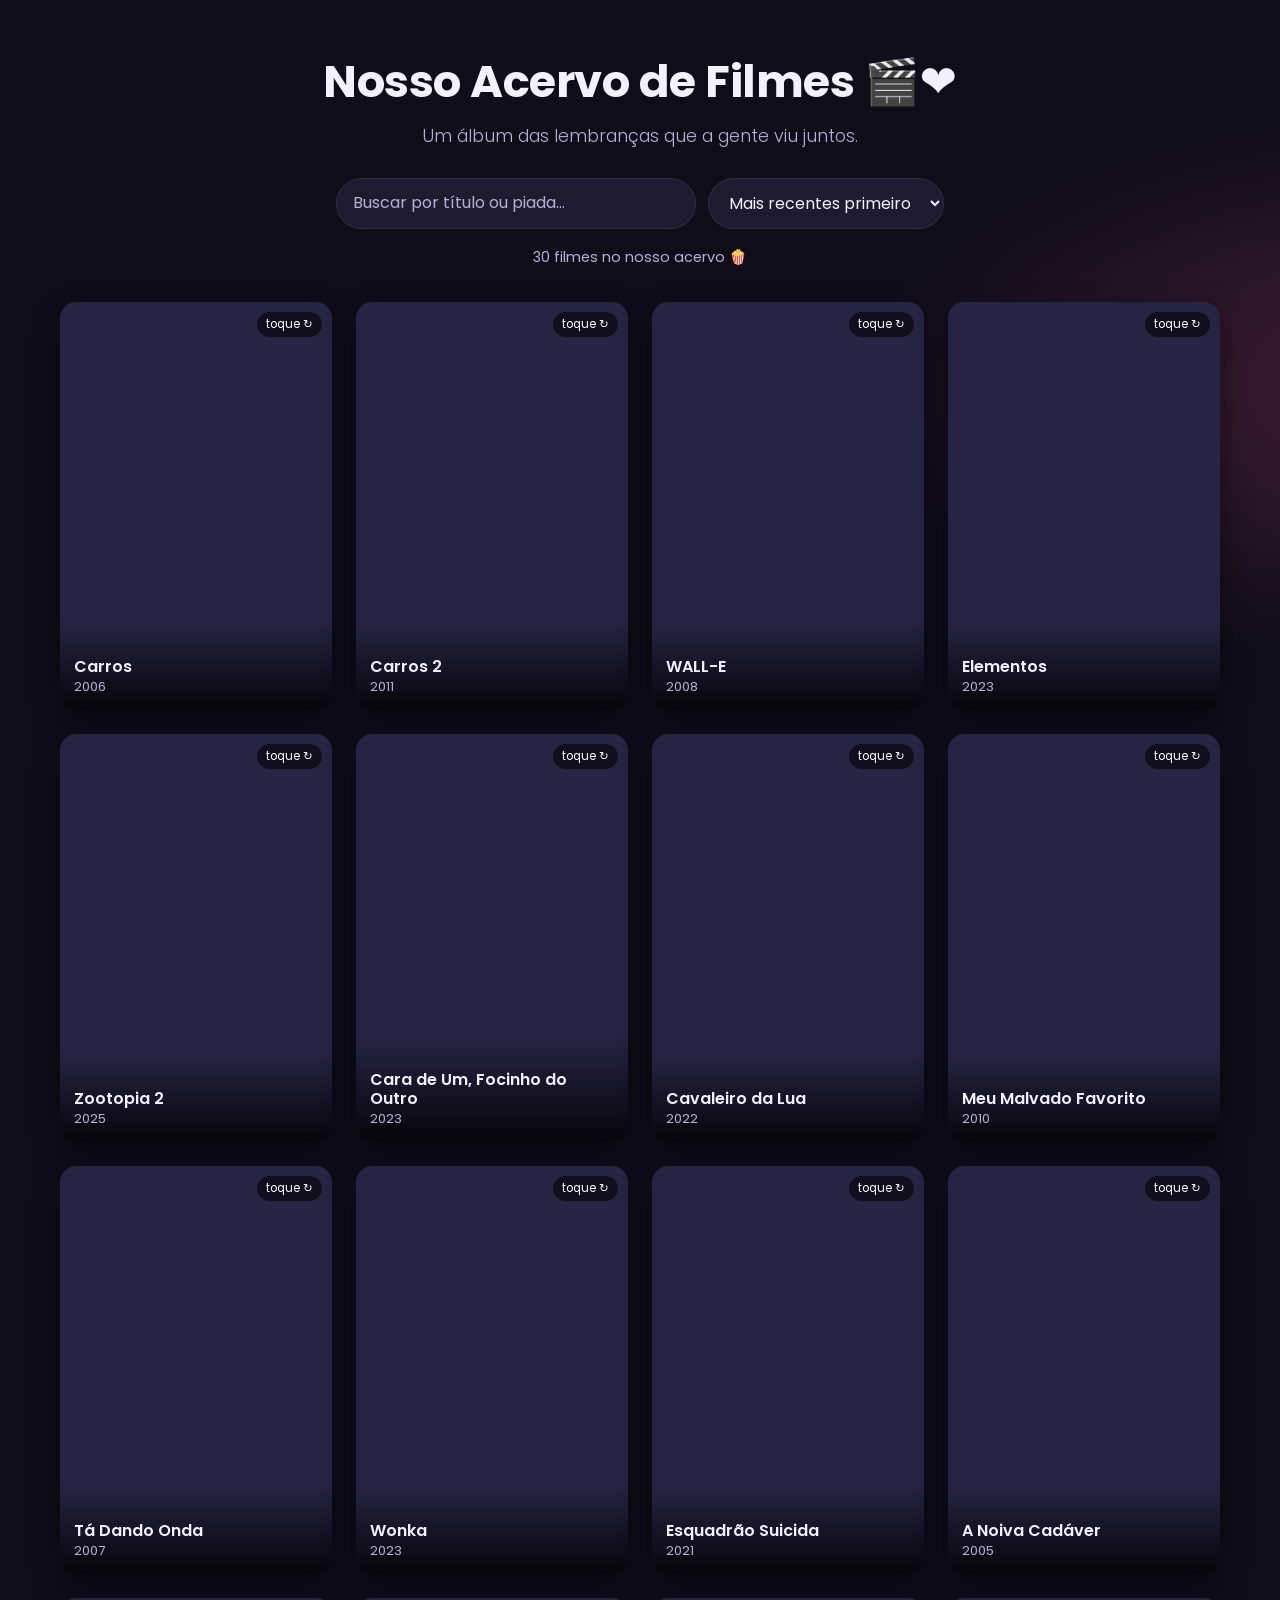
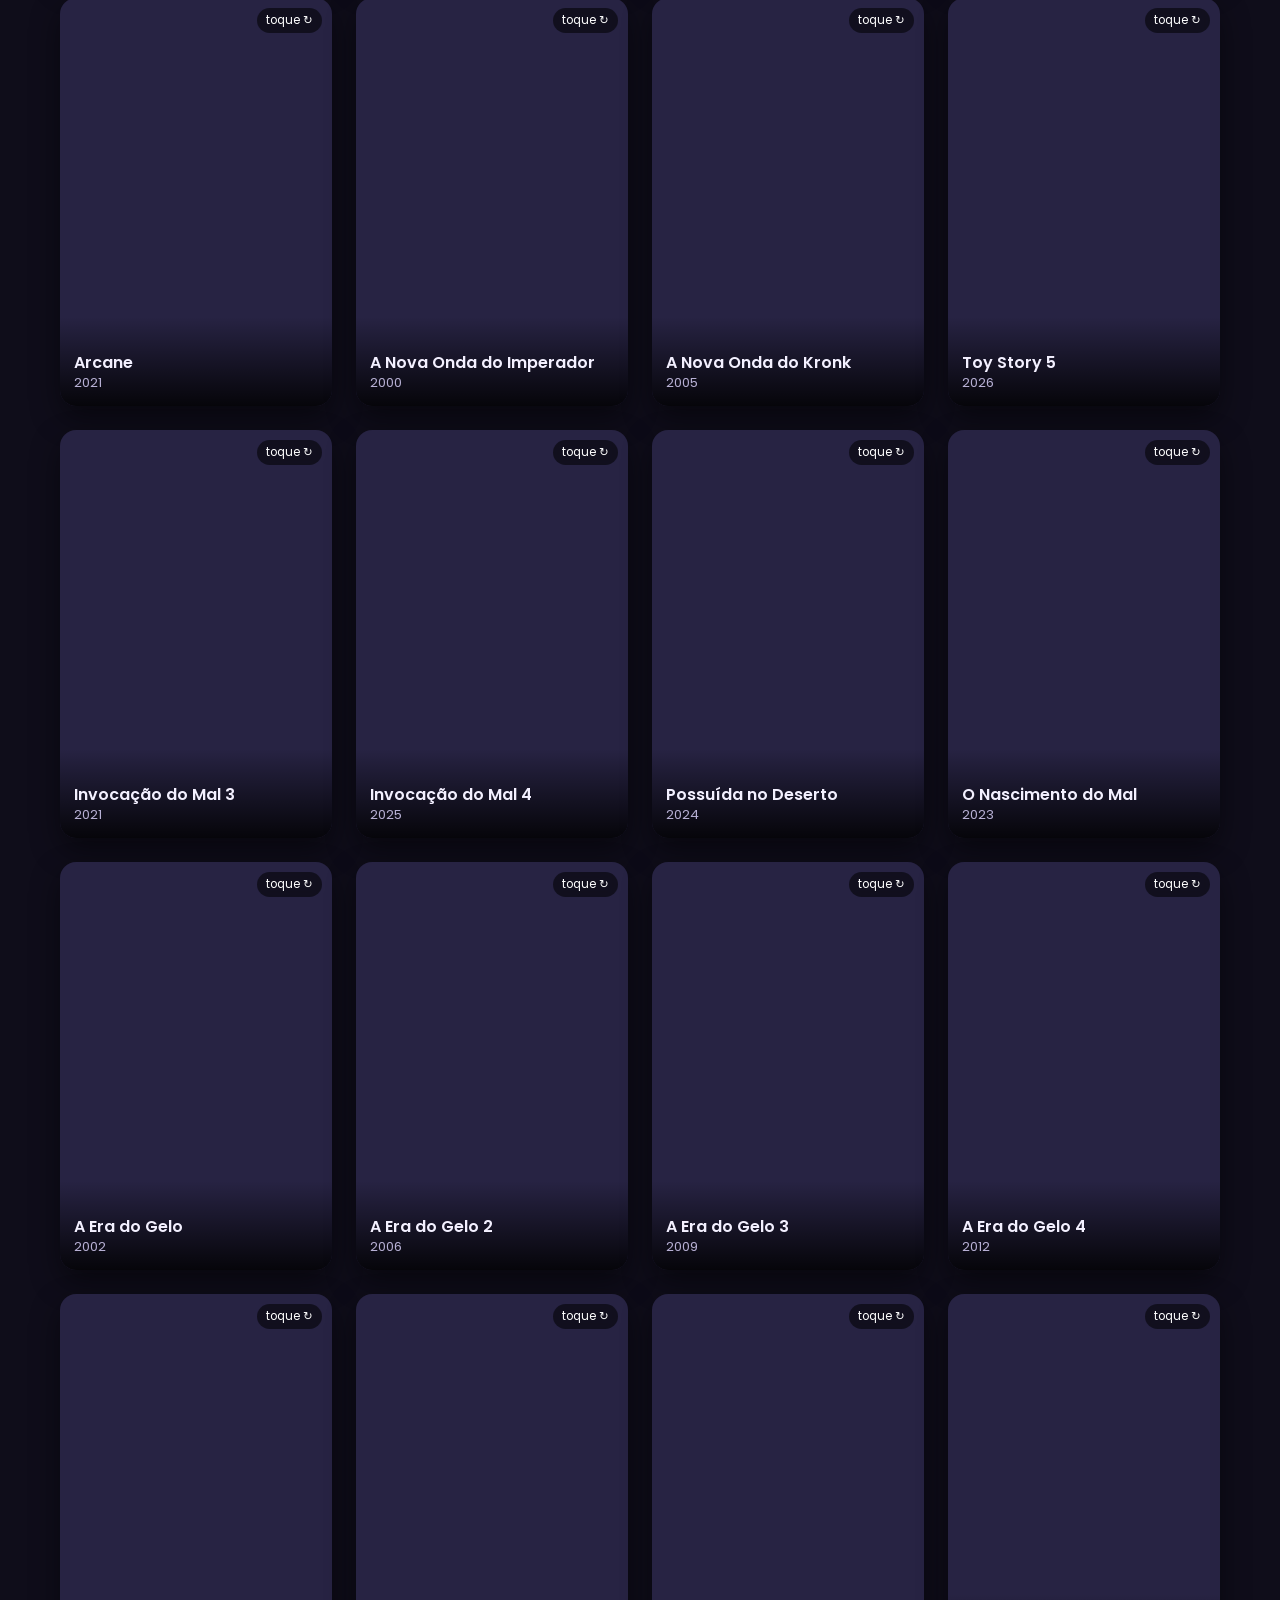
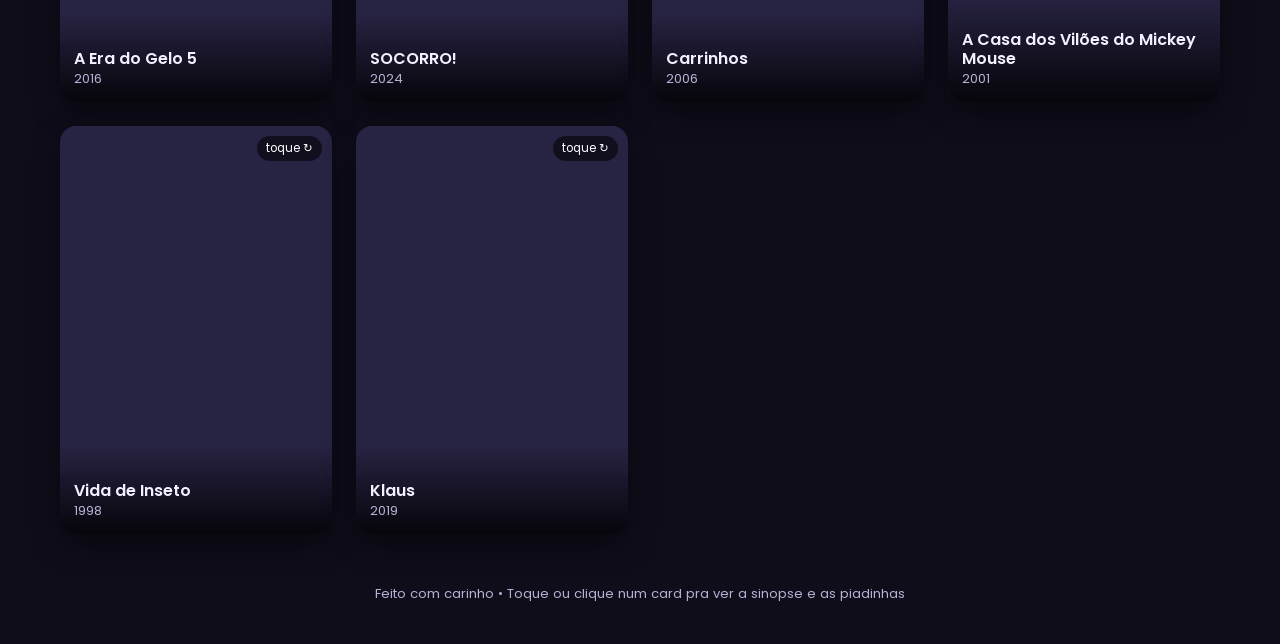
==== index.html @ 9aa74e7b "Acervo de filmes do casal: galeria de cards com posteres, notas, datas e piadinhas" ====
<!DOCTYPE html>
<html lang="pt-BR">
<head>
  <meta charset="UTF-8" />
  <meta name="viewport" content="width=device-width, initial-scale=1.0" />
  <title>Nosso Acervo de Filmes 🎬</title>
  <meta name="description" content="Um álbum de lembranças dos filmes que já assistimos juntos." />
  <link rel="preconnect" href="https://fonts.googleapis.com" />
  <link rel="preconnect" href="https://fonts.gstatic.com" crossorigin />
  <link href="https://fonts.googleapis.com/css2?family=Poppins:wght@300;400;500;600;700&display=swap" rel="stylesheet" />
  <link rel="stylesheet" href="style.css" />
</head>
<body>

  <header class="topo">
    <h1>Nosso Acervo de Filmes <span aria-hidden="true">🎬❤️</span></h1>
    <p class="subtitulo">Um álbum das lembranças que a gente viu juntos.</p>

    <div class="controles">
      <input
        type="search"
        id="busca"
        class="busca"
        placeholder="Buscar por título ou piada..."
        aria-label="Buscar filme"
      />
      <select id="ordenar" class="ordenar" aria-label="Ordenar filmes">
        <option value="data-desc">Mais recentes primeiro</option>
        <option value="data-asc">Mais antigos primeiro</option>
        <option value="nota-desc">Melhor avaliados</option>
        <option value="titulo-asc">Título (A-Z)</option>
      </select>
    </div>

    <p class="stats" id="stats"></p>
  </header>

  <main>
    <section class="grade" id="grade" aria-live="polite"></section>
    <p class="vazio" id="vazio" hidden>Nenhum filme encontrado por aqui. 🍿</p>
  </main>

  <footer class="rodape">
    <p>Feito com carinho • Toque ou clique num card pra ver a sinopse e as piadinhas</p>
  </footer>

  <!-- Dica: a dedução de pôster usa a API OMDb. Ponha sua chave em app.js. -->
  <script src="filmes.js"></script>
  <script src="app.js"></script>
</body>
</html>
---- style.css ----
/* ============================================================
   NOSSO ACERVO DE FILMES — estilos
   ============================================================ */

:root {
  --bg: #0f0d1a;
  --bg-2: #171429;
  --card: #1e1b31;
  --card-2: #272343;
  --texto: #f3f0ff;
  --texto-suave: #b7b0d4;
  --destaque: #ff5d8f;
  --destaque-2: #7c5cff;
  --estrela: #ffd166;
  --sombra: 0 12px 30px rgba(0, 0, 0, 0.45);
  --raio: 16px;
}

* { box-sizing: border-box; margin: 0; padding: 0; }

html { scroll-behavior: smooth; }

body {
  font-family: "Poppins", system-ui, -apple-system, Segoe UI, Roboto, sans-serif;
  color: var(--texto);
  background:
    radial-gradient(1200px 600px at 10% -10%, rgba(124, 92, 255, 0.25), transparent 60%),
    radial-gradient(1000px 500px at 110% 10%, rgba(255, 93, 143, 0.2), transparent 55%),
    var(--bg);
  min-height: 100vh;
  line-height: 1.5;
}

/* -------- Cabeçalho -------- */
.topo {
  text-align: center;
  padding: 48px 20px 24px;
  max-width: 1000px;
  margin: 0 auto;
}

.topo h1 {
  font-weight: 700;
  font-size: clamp(1.8rem, 4vw, 2.8rem);
  letter-spacing: -0.5px;
}

.subtitulo {
  color: var(--texto-suave);
  margin-top: 8px;
  font-weight: 300;
  font-size: clamp(0.95rem, 2vw, 1.1rem);
}

.controles {
  display: flex;
  gap: 12px;
  justify-content: center;
  flex-wrap: wrap;
  margin-top: 28px;
}

.busca, .ordenar {
  font: inherit;
  color: var(--texto);
  background: var(--card);
  border: 1px solid rgba(255, 255, 255, 0.08);
  padding: 12px 16px;
  border-radius: 999px;
  outline: none;
  transition: border-color 0.2s, box-shadow 0.2s;
}

.busca {
  width: min(360px, 80vw);
}

.busca::placeholder { color: var(--texto-suave); }

.busca:focus, .ordenar:focus {
  border-color: var(--destaque-2);
  box-shadow: 0 0 0 3px rgba(124, 92, 255, 0.25);
}

.ordenar { cursor: pointer; }
.ordenar option { background: var(--card); }

.stats {
  color: var(--texto-suave);
  margin-top: 18px;
  font-size: 0.9rem;
}

/* -------- Grade de cards -------- */
.grade {
  display: grid;
  grid-template-columns: repeat(auto-fill, minmax(220px, 1fr));
  gap: 24px;
  max-width: 1200px;
  margin: 10px auto 40px;
  padding: 0 20px;
}

/* Cada card tem perspectiva pra dar profundidade ao flip */
.card {
  perspective: 1200px;
  cursor: pointer;
  border: none;
  background: transparent;
  padding: 0;
  font: inherit;
  color: inherit;
  text-align: left;
}

.card:focus-visible .card-interno {
  outline: 3px solid var(--destaque);
  outline-offset: 3px;
  border-radius: var(--raio);
}

.card-interno {
  position: relative;
  width: 100%;
  aspect-ratio: 2 / 3;
  transform-style: preserve-3d;
  transition: transform 0.6s cubic-bezier(0.4, 0.2, 0.2, 1);
  border-radius: var(--raio);
  box-shadow: var(--sombra);
}

/* Vira quando o card recebe a classe .virado (clique/toque) */
.card.virado .card-interno {
  transform: rotateY(180deg);
}

.face {
  position: absolute;
  inset: 0;
  backface-visibility: hidden;
  -webkit-backface-visibility: hidden;
  border-radius: var(--raio);
  overflow: hidden;
}

/* ---- Frente: pôster ---- */
.frente {
  background: var(--card-2);
}

.frente img {
  width: 100%;
  height: 100%;
  object-fit: cover;
  display: block;
}

/* Fallback quando não há imagem */
.poster-fallback {
  width: 100%;
  height: 100%;
  display: flex;
  flex-direction: column;
  align-items: center;
  justify-content: center;
  gap: 10px;
  padding: 16px;
  text-align: center;
  background: linear-gradient(160deg, var(--card-2), var(--card));
  color: var(--texto-suave);
}
.poster-fallback .emoji { font-size: 2.4rem; }
.poster-fallback .nome { font-weight: 600; color: var(--texto); }

/* Faixa inferior com título + ano sobre o pôster */
.frente .legenda {
  position: absolute;
  left: 0; right: 0; bottom: 0;
  padding: 36px 14px 14px;
  background: linear-gradient(transparent, rgba(0, 0, 0, 0.85));
}
.frente .legenda .t {
  font-weight: 600;
  font-size: 1rem;
  line-height: 1.2;
}
.frente .legenda .a {
  color: var(--texto-suave);
  font-size: 0.82rem;
}

.dica-virar {
  position: absolute;
  top: 10px; right: 10px;
  background: rgba(0, 0, 0, 0.55);
  color: #fff;
  font-size: 0.72rem;
  padding: 4px 9px;
  border-radius: 999px;
  backdrop-filter: blur(4px);
}

/* ---- Verso: sinopse + piadas ---- */
.verso {
  transform: rotateY(180deg);
  background: linear-gradient(160deg, var(--card-2), var(--card));
  padding: 18px 16px;
  display: flex;
  flex-direction: column;
  gap: 10px;
  overflow-y: auto;
}

.verso h3 {
  font-size: 1.05rem;
  font-weight: 600;
  line-height: 1.2;
}

.verso .meta {
  display: flex;
  align-items: center;
  justify-content: space-between;
  gap: 8px;
  color: var(--texto-suave);
  font-size: 0.8rem;
}

.estrelas { color: var(--estrela); letter-spacing: 1px; white-space: nowrap; }
.estrelas .vazia { color: rgba(255, 255, 255, 0.18); }

.verso .sinopse {
  font-size: 0.86rem;
  color: var(--texto-suave);
}

.verso .piadas-titulo {
  font-size: 0.8rem;
  font-weight: 600;
  color: var(--destaque);
  text-transform: uppercase;
  letter-spacing: 0.5px;
  margin-top: 2px;
}

.verso ul {
  list-style: none;
  display: flex;
  flex-direction: column;
  gap: 7px;
}
.verso ul li {
  font-size: 0.84rem;
  background: rgba(255, 255, 255, 0.05);
  border-left: 3px solid var(--destaque-2);
  padding: 7px 10px;
  border-radius: 8px;
}

/* -------- Estado vazio e rodapé -------- */
.vazio {
  text-align: center;
  color: var(--texto-suave);
  padding: 40px 20px;
  font-size: 1.05rem;
}

.rodape {
  text-align: center;
  color: var(--texto-suave);
  font-size: 0.82rem;
  padding: 10px 20px 40px;
}

/* -------- Acessibilidade: reduzir movimento -------- */
@media (prefers-reduced-motion: reduce) {
  .card-interno { transition: none; }
}

/* -------- Scrollbar do verso -------- */
.verso::-webkit-scrollbar { width: 6px; }
.verso::-webkit-scrollbar-thumb {
  background: rgba(255, 255, 255, 0.15);
  border-radius: 999px;
}
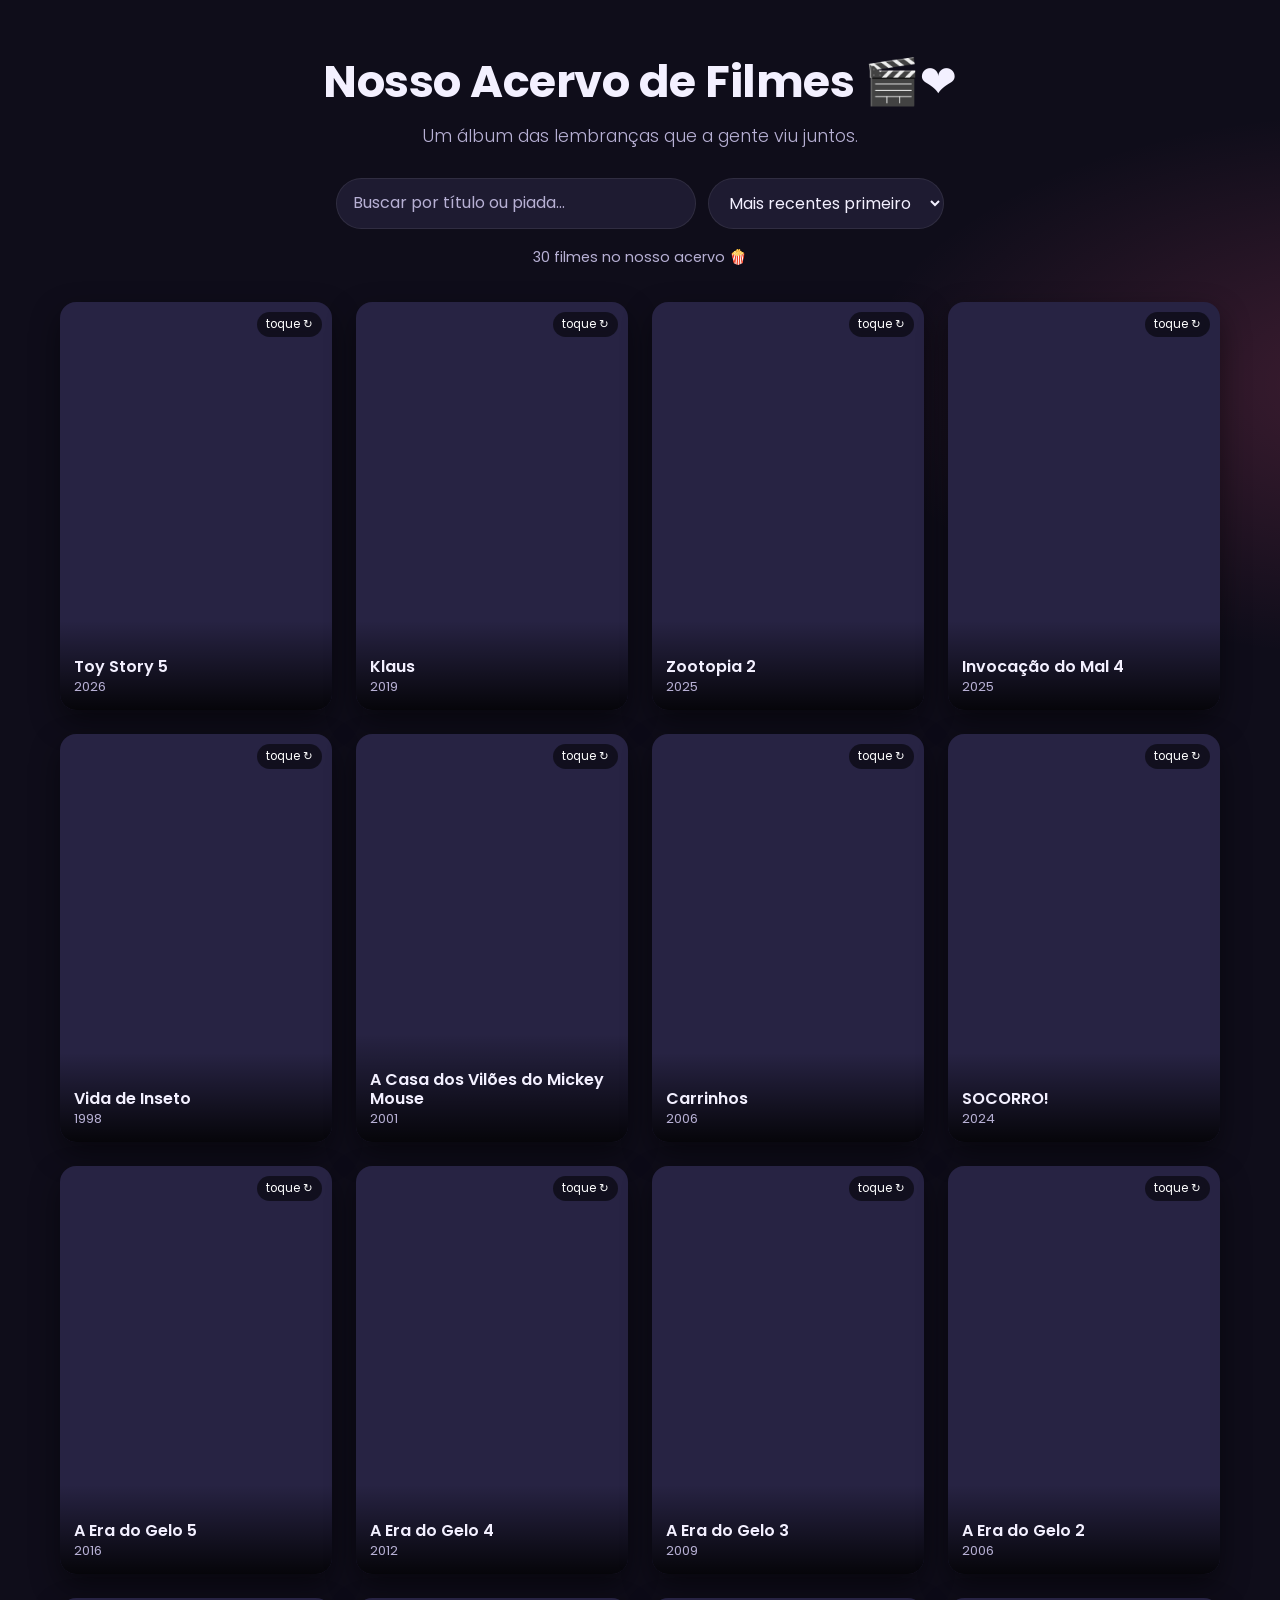
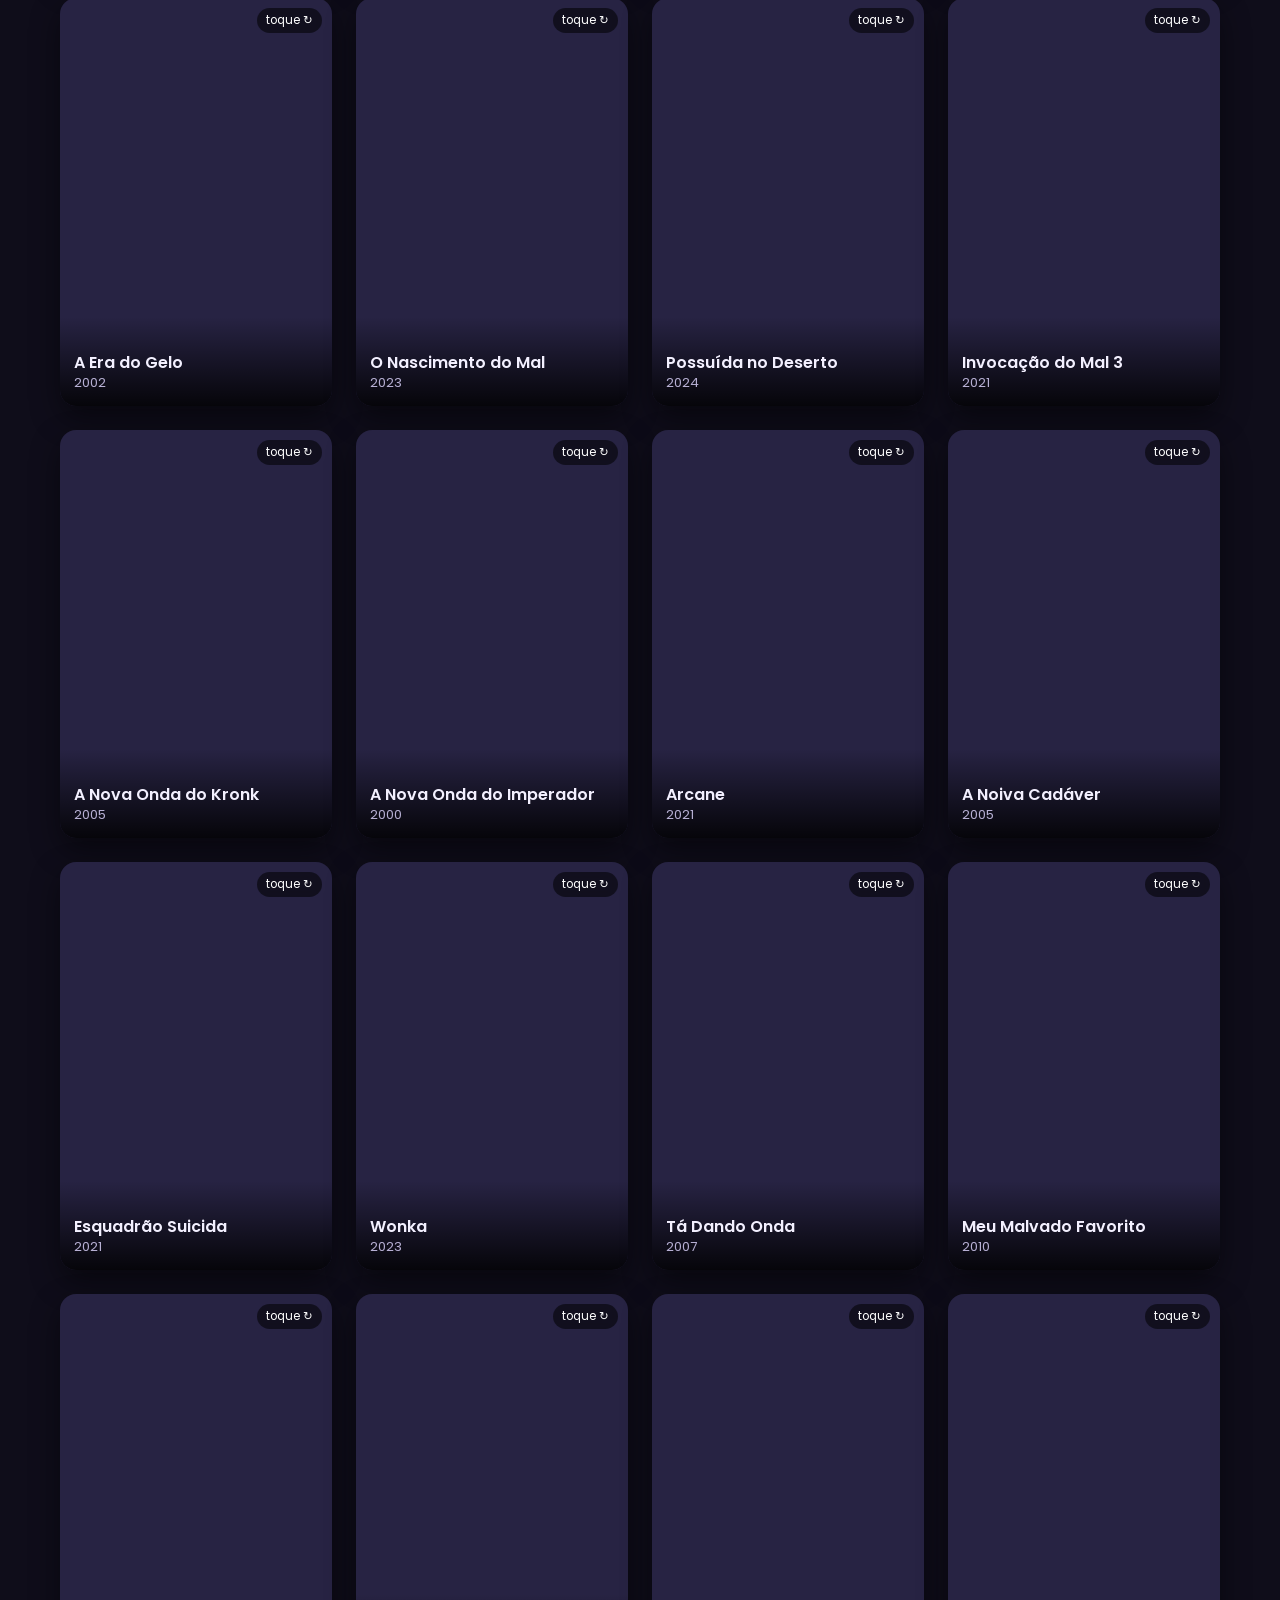
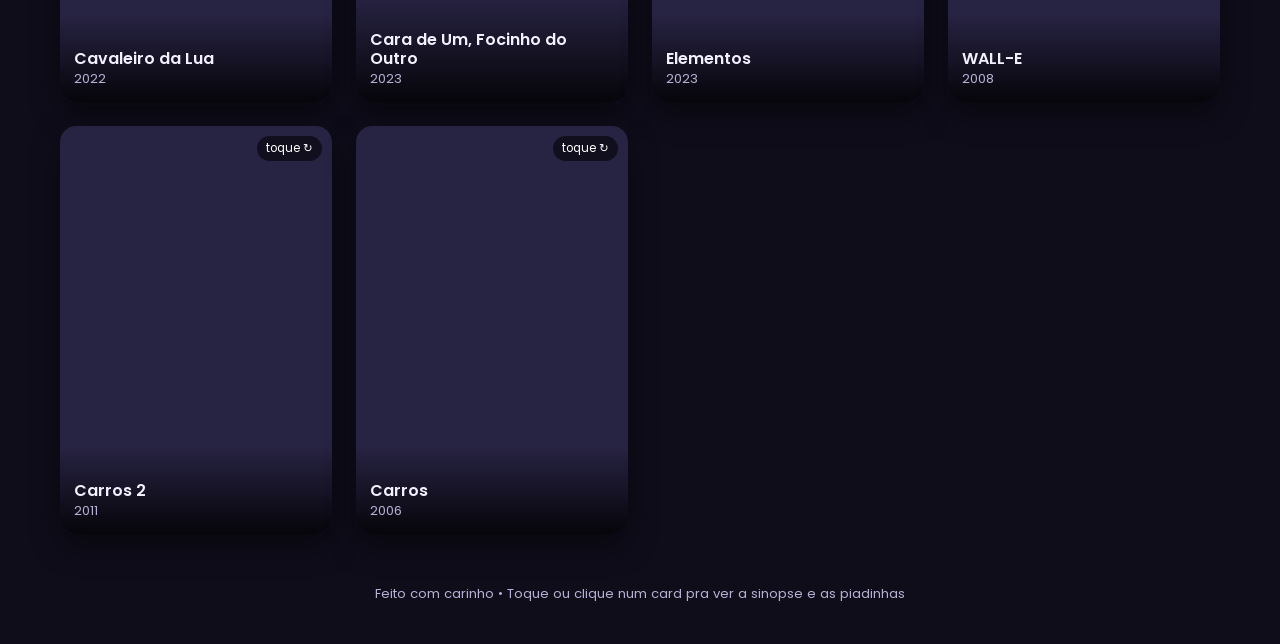
==== commit 5dde6493: "Adiciona favicon (claquete com coracao) na aba do navegador" ====
--- a/index.html
+++ b/index.html
@@ -5,6 +5,13 @@
   <meta name="viewport" content="width=device-width, initial-scale=1.0" />
   <title>Nosso Acervo de Filmes 🎬</title>
   <meta name="description" content="Um álbum de lembranças dos filmes que já assistimos juntos." />
+
+  <!-- Favicon: o iconezinho que aparece na aba do navegador -->
+  <link rel="icon" type="image/svg+xml" href="favicon.svg" />
+  <!-- Fallback em emoji para navegadores que não carregam o SVG -->
+  <link rel="alternate icon" href="data:image/svg+xml,%3Csvg xmlns='http://www.w3.org/2000/svg' viewBox='0 0 16 16'%3E%3Ctext y='14' font-size='14'%3E%F0%9F%8E%AC%3C/text%3E%3C/svg%3E" />
+  <!-- Ícone para quando salvam o site na tela inicial do celular -->
+  <link rel="apple-touch-icon" href="favicon.svg" />
   <link rel="preconnect" href="https://fonts.googleapis.com" />
   <link rel="preconnect" href="https://fonts.gstatic.com" crossorigin />
   <link href="https://fonts.googleapis.com/css2?family=Poppins:wght@300;400;500;600;700&display=swap" rel="stylesheet" />
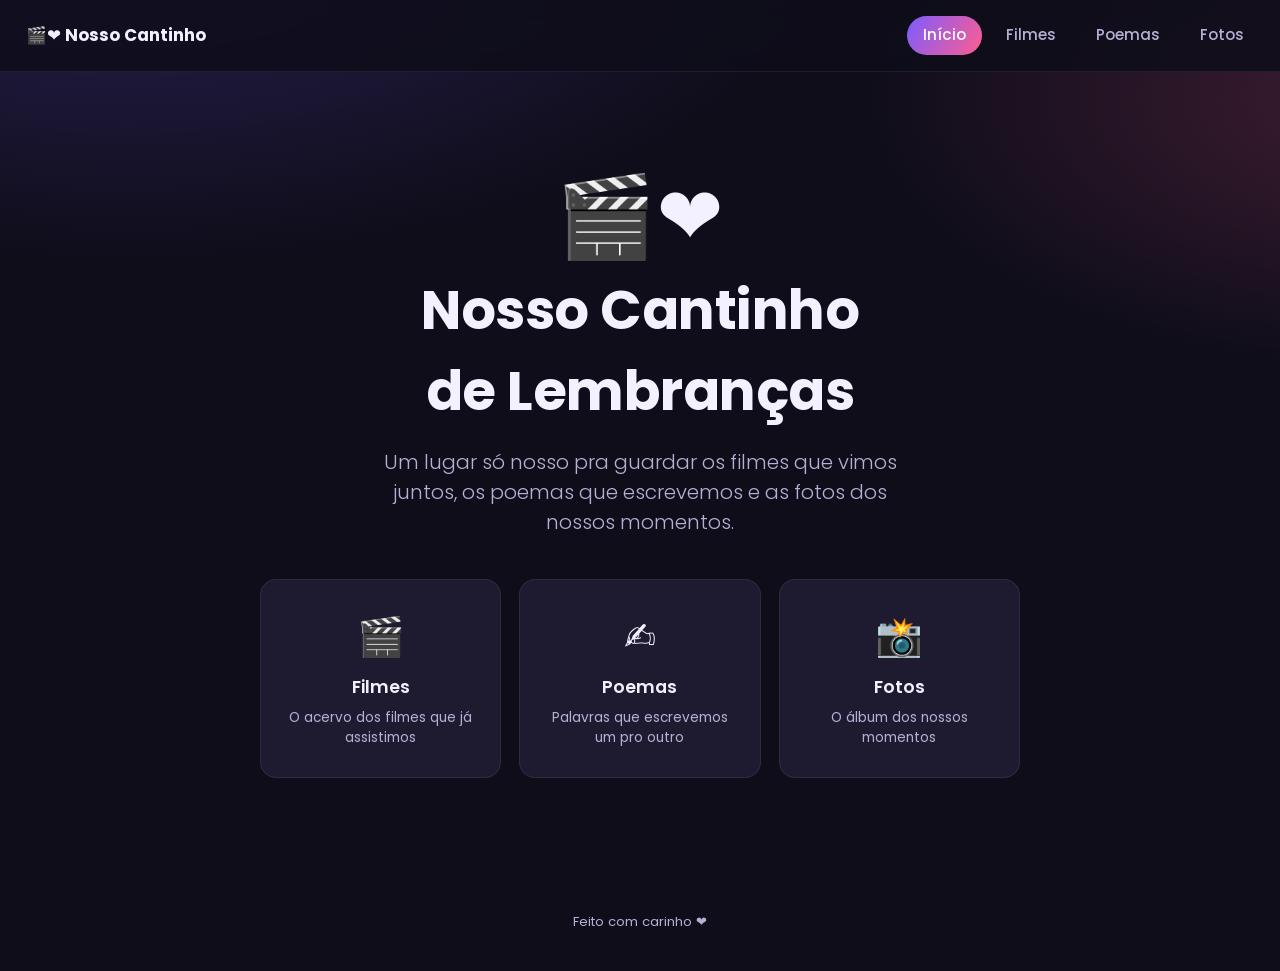
==== commit 96fb74e9: "Reorganiza em secoes com menu e capa de inicio; adiciona secao de Poemas" ====
--- a/index.html
+++ b/index.html
@@ -3,14 +3,11 @@
 <head>
   <meta charset="UTF-8" />
   <meta name="viewport" content="width=device-width, initial-scale=1.0" />
-  <title>Nosso Acervo de Filmes 🎬</title>
-  <meta name="description" content="Um álbum de lembranças dos filmes que já assistimos juntos." />
+  <title>Nosso Cantinho 🎬❤️</title>
+  <meta name="description" content="Um cantinho de lembranças do nosso casal: filmes, poemas e fotos." />
 
-  <!-- Favicon: o iconezinho que aparece na aba do navegador -->
   <link rel="icon" type="image/svg+xml" href="favicon.svg" />
-  <!-- Fallback em emoji para navegadores que não carregam o SVG -->
   <link rel="alternate icon" href="data:image/svg+xml,%3Csvg xmlns='http://www.w3.org/2000/svg' viewBox='0 0 16 16'%3E%3Ctext y='14' font-size='14'%3E%F0%9F%8E%AC%3C/text%3E%3C/svg%3E" />
-  <!-- Ícone para quando salvam o site na tela inicial do celular -->
   <link rel="apple-touch-icon" href="favicon.svg" />
   <link rel="preconnect" href="https://fonts.googleapis.com" />
   <link rel="preconnect" href="https://fonts.gstatic.com" crossorigin />
@@ -19,40 +16,41 @@
 </head>
 <body>
 
-  <header class="topo">
-    <h1>Nosso Acervo de Filmes <span aria-hidden="true">🎬❤️</span></h1>
-    <p class="subtitulo">Um álbum das lembranças que a gente viu juntos.</p>
+  <nav class="nav">
+    <span class="marca">🎬❤️ Nosso Cantinho</span>
+    <a href="index.html" class="ativo">Início</a>
+    <a href="filmes.html">Filmes</a>
+    <a href="poemas.html">Poemas</a>
+    <a href="fotos.html">Fotos</a>
+  </nav>
 
-    <div class="controles">
-      <input
-        type="search"
-        id="busca"
-        class="busca"
-        placeholder="Buscar por título ou piada..."
-        aria-label="Buscar filme"
-      />
-      <select id="ordenar" class="ordenar" aria-label="Ordenar filmes">
-        <option value="data-desc">Mais recentes primeiro</option>
-        <option value="data-asc">Mais antigos primeiro</option>
-        <option value="nota-desc">Melhor avaliados</option>
-        <option value="titulo-asc">Título (A-Z)</option>
-      </select>
+  <main class="capa">
+    <span class="emoji-grande" aria-hidden="true">🎬❤️</span>
+    <h1>Nosso Cantinho de Lembranças</h1>
+    <p class="sub">Um lugar só nosso pra guardar os filmes que vimos juntos, os poemas que escrevemos e as fotos dos nossos momentos.</p>
+
+    <div class="cards-secoes">
+      <a class="secao-link" href="filmes.html">
+        <span class="ic" aria-hidden="true">🎬</span>
+        <span class="nome">Filmes</span>
+        <span class="desc">O acervo dos filmes que já assistimos</span>
+      </a>
+      <a class="secao-link" href="poemas.html">
+        <span class="ic" aria-hidden="true">✍️</span>
+        <span class="nome">Poemas</span>
+        <span class="desc">Palavras que escrevemos um pro outro</span>
+      </a>
+      <a class="secao-link" href="fotos.html">
+        <span class="ic" aria-hidden="true">📸</span>
+        <span class="nome">Fotos</span>
+        <span class="desc">O álbum dos nossos momentos</span>
+      </a>
     </div>
-
-    <p class="stats" id="stats"></p>
-  </header>
-
-  <main>
-    <section class="grade" id="grade" aria-live="polite"></section>
-    <p class="vazio" id="vazio" hidden>Nenhum filme encontrado por aqui. 🍿</p>
   </main>
 
   <footer class="rodape">
-    <p>Feito com carinho • Toque ou clique num card pra ver a sinopse e as piadinhas</p>
+    <p>Feito com carinho ❤️</p>
   </footer>
 
-  <!-- Dica: a dedução de pôster usa a API OMDb. Ponha sua chave em app.js. -->
-  <script src="filmes.js"></script>
-  <script src="app.js"></script>
 </body>
 </html>
--- a/style.css
+++ b/style.css
@@ -283,3 +283,196 @@
   background: rgba(255, 255, 255, 0.15);
   border-radius: 999px;
 }
+
+/* ============================================================
+   MENU DE NAVEGAÇÃO (compartilhado entre as páginas)
+   ============================================================ */
+.nav {
+  display: flex;
+  align-items: center;
+  justify-content: center;
+  gap: 8px;
+  flex-wrap: wrap;
+  padding: 16px 20px;
+  position: sticky;
+  top: 0;
+  z-index: 50;
+  background: rgba(15, 13, 26, 0.85);
+  backdrop-filter: blur(10px);
+  border-bottom: 1px solid rgba(255, 255, 255, 0.07);
+}
+
+.nav .marca {
+  font-weight: 700;
+  margin-right: auto;
+  font-size: 1.05rem;
+  display: flex;
+  align-items: center;
+  gap: 8px;
+  padding-left: 6px;
+}
+
+.nav a {
+  color: var(--texto-suave);
+  text-decoration: none;
+  font-weight: 500;
+  font-size: 0.95rem;
+  padding: 8px 16px;
+  border-radius: 999px;
+  transition: background 0.2s, color 0.2s;
+}
+
+.nav a:hover { color: var(--texto); background: rgba(255, 255, 255, 0.06); }
+
+/* link da página atual fica destacado */
+.nav a.ativo {
+  color: #fff;
+  background: linear-gradient(120deg, var(--destaque-2), var(--destaque));
+}
+
+@media (max-width: 560px) {
+  .nav .marca { width: 100%; margin: 0 0 6px; justify-content: center; }
+  .nav { justify-content: center; }
+}
+
+/* ============================================================
+   PÁGINA DE INÍCIO (capa)
+   ============================================================ */
+.capa {
+  min-height: calc(100vh - 70px);
+  display: flex;
+  flex-direction: column;
+  align-items: center;
+  justify-content: center;
+  text-align: center;
+  padding: 40px 20px 60px;
+  gap: 14px;
+}
+
+.capa .emoji-grande {
+  font-size: clamp(3rem, 10vw, 5rem);
+  line-height: 1;
+  animation: flutua 3s ease-in-out infinite;
+}
+
+@keyframes flutua {
+  0%, 100% { transform: translateY(0); }
+  50% { transform: translateY(-10px); }
+}
+
+.capa h1 {
+  font-size: clamp(2rem, 6vw, 3.4rem);
+  font-weight: 700;
+  letter-spacing: -0.5px;
+  max-width: 14ch;
+}
+
+.capa .sub {
+  color: var(--texto-suave);
+  font-weight: 300;
+  font-size: clamp(1rem, 2.5vw, 1.25rem);
+  max-width: 44ch;
+}
+
+.capa .cards-secoes {
+  display: grid;
+  grid-template-columns: repeat(auto-fit, minmax(200px, 1fr));
+  gap: 18px;
+  margin-top: 28px;
+  width: min(760px, 100%);
+}
+
+.capa .secao-link {
+  display: flex;
+  flex-direction: column;
+  align-items: center;
+  gap: 8px;
+  padding: 28px 20px;
+  border-radius: var(--raio);
+  background: var(--card);
+  border: 1px solid rgba(255, 255, 255, 0.07);
+  color: var(--texto);
+  text-decoration: none;
+  transition: transform 0.2s, border-color 0.2s, box-shadow 0.2s;
+}
+
+.capa .secao-link:hover {
+  transform: translateY(-4px);
+  border-color: var(--destaque-2);
+  box-shadow: var(--sombra);
+}
+
+.capa .secao-link .ic { font-size: 2.4rem; }
+.capa .secao-link .nome { font-weight: 600; font-size: 1.1rem; }
+.capa .secao-link .desc { color: var(--texto-suave); font-size: 0.85rem; }
+
+/* ============================================================
+   SEÇÃO DE POEMAS
+   ============================================================ */
+.poemas-lista {
+  max-width: 760px;
+  margin: 10px auto 50px;
+  padding: 0 20px;
+  display: flex;
+  flex-direction: column;
+  gap: 24px;
+}
+
+.poema {
+  background: linear-gradient(160deg, var(--card-2), var(--card));
+  border: 1px solid rgba(255, 255, 255, 0.07);
+  border-radius: var(--raio);
+  padding: 28px 28px 24px;
+  box-shadow: var(--sombra);
+  position: relative;
+  overflow: hidden;
+}
+
+.poema::before {
+  content: "\201C"; /* aspas decorativas */
+  position: absolute;
+  top: -10px;
+  left: 14px;
+  font-size: 5rem;
+  color: rgba(124, 92, 255, 0.18);
+  font-family: Georgia, serif;
+}
+
+.poema h2 {
+  font-size: 1.35rem;
+  font-weight: 600;
+  margin-bottom: 4px;
+}
+
+.poema .poema-meta {
+  color: var(--texto-suave);
+  font-size: 0.82rem;
+  margin-bottom: 16px;
+}
+
+.poema .corpo {
+  font-size: 1.02rem;
+  line-height: 1.8;
+  color: var(--texto);
+  white-space: pre-wrap; /* preserva as quebras de linha do poema */
+  font-weight: 300;
+}
+
+.poema .assinatura {
+  margin-top: 18px;
+  text-align: right;
+  font-style: italic;
+  color: var(--texto-suave);
+  font-size: 0.95rem;
+}
+
+/* ============================================================
+   AVISO "EM BREVE" (para seções ainda não prontas)
+   ============================================================ */
+.em-breve {
+  text-align: center;
+  color: var(--texto-suave);
+  padding: 80px 20px;
+  font-size: 1.1rem;
+}
+.em-breve .ic { font-size: 3rem; display: block; margin-bottom: 12px; }
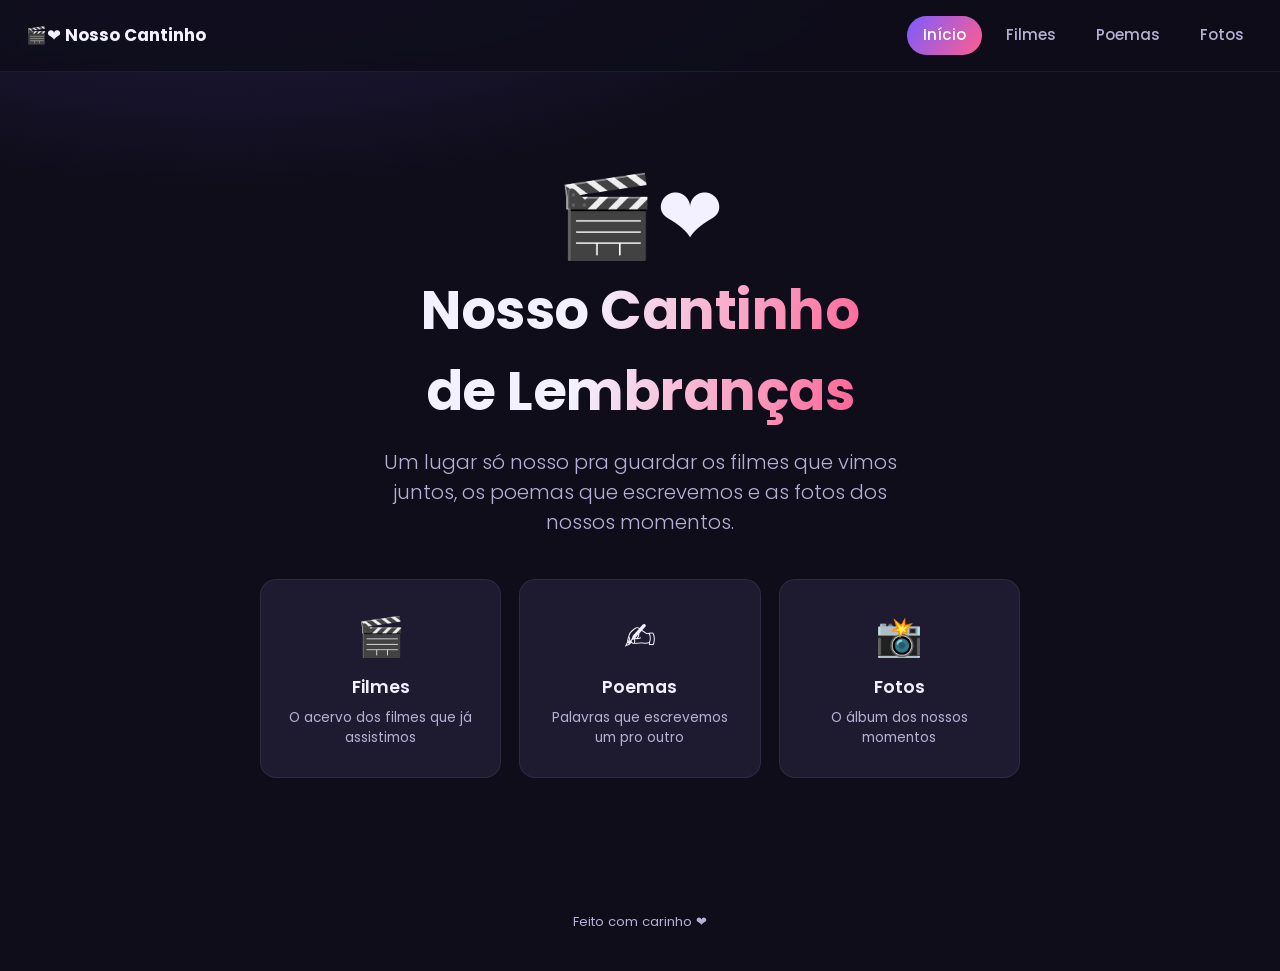
==== commit 2a904f1b: "Cache-busting automatico (loader.js) e animacoes de romance (coracoes flutuantes, fundo animado, bri" ====
--- a/index.html
+++ b/index.html
@@ -3,6 +3,10 @@
 <head>
   <meta charset="UTF-8" />
   <meta name="viewport" content="width=device-width, initial-scale=1.0" />
+  <!-- Evita que o navegador mostre uma versão antiga em cache -->
+  <meta http-equiv="Cache-Control" content="no-cache, no-store, must-revalidate" />
+  <meta http-equiv="Pragma" content="no-cache" />
+  <meta http-equiv="Expires" content="0" />
   <title>Nosso Cantinho 🎬❤️</title>
   <meta name="description" content="Um cantinho de lembranças do nosso casal: filmes, poemas e fotos." />
 
@@ -12,16 +16,18 @@
   <link rel="preconnect" href="https://fonts.googleapis.com" />
   <link rel="preconnect" href="https://fonts.gstatic.com" crossorigin />
   <link href="https://fonts.googleapis.com/css2?family=Poppins:wght@300;400;500;600;700&display=swap" rel="stylesheet" />
-  <link rel="stylesheet" href="style.css" />
+  <!-- CSS com cache-busting automático -->
+  <script>document.write('<link rel="stylesheet" href="assets/css/style.css?v=' + Date.now() + '">');</script>
+  <noscript><link rel="stylesheet" href="assets/css/style.css" /></noscript>
 </head>
 <body>
 
   <nav class="nav">
     <span class="marca">🎬❤️ Nosso Cantinho</span>
     <a href="index.html" class="ativo">Início</a>
-    <a href="filmes.html">Filmes</a>
-    <a href="poemas.html">Poemas</a>
-    <a href="fotos.html">Fotos</a>
+    <a href="paginas/filmes.html">Filmes</a>
+    <a href="paginas/poemas.html">Poemas</a>
+    <a href="paginas/fotos.html">Fotos</a>
   </nav>
 
   <main class="capa">
@@ -30,17 +36,17 @@
     <p class="sub">Um lugar só nosso pra guardar os filmes que vimos juntos, os poemas que escrevemos e as fotos dos nossos momentos.</p>
 
     <div class="cards-secoes">
-      <a class="secao-link" href="filmes.html">
+      <a class="secao-link" href="paginas/filmes.html">
         <span class="ic" aria-hidden="true">🎬</span>
         <span class="nome">Filmes</span>
         <span class="desc">O acervo dos filmes que já assistimos</span>
       </a>
-      <a class="secao-link" href="poemas.html">
+      <a class="secao-link" href="paginas/poemas.html">
         <span class="ic" aria-hidden="true">✍️</span>
         <span class="nome">Poemas</span>
         <span class="desc">Palavras que escrevemos um pro outro</span>
       </a>
-      <a class="secao-link" href="fotos.html">
+      <a class="secao-link" href="paginas/fotos.html">
         <span class="ic" aria-hidden="true">📸</span>
         <span class="nome">Fotos</span>
         <span class="desc">O álbum dos nossos momentos</span>
@@ -52,5 +58,6 @@
     <p>Feito com carinho ❤️</p>
   </footer>
 
+  <script src="assets/js/romance.js"></script>
 </body>
 </html>
--- a/assets/css/style.css
+++ b/assets/css/style.css
@@ -0,0 +1,673 @@
+/* ============================================================
+   NOSSO ACERVO DE FILMES — estilos
+   ============================================================ */
+
+:root {
+  --bg: #0f0d1a;
+  --bg-2: #171429;
+  --card: #1e1b31;
+  --card-2: #272343;
+  --texto: #f3f0ff;
+  --texto-suave: #b7b0d4;
+  --destaque: #ff5d8f;
+  --destaque-2: #7c5cff;
+  --estrela: #ffd166;
+  --sombra: 0 12px 30px rgba(0, 0, 0, 0.45);
+  --raio: 16px;
+}
+
+* { box-sizing: border-box; margin: 0; padding: 0; }
+
+html { scroll-behavior: smooth; }
+
+body {
+  font-family: "Poppins", system-ui, -apple-system, Segoe UI, Roboto, sans-serif;
+  color: var(--texto);
+  background:
+    radial-gradient(1200px 600px at 10% -10%, rgba(124, 92, 255, 0.25), transparent 60%),
+    radial-gradient(1000px 500px at 110% 10%, rgba(255, 93, 143, 0.2), transparent 55%),
+    var(--bg);
+  min-height: 100vh;
+  line-height: 1.5;
+}
+
+/* -------- Cabeçalho -------- */
+.topo {
+  text-align: center;
+  padding: 48px 20px 24px;
+  max-width: 1000px;
+  margin: 0 auto;
+}
+
+.topo h1 {
+  font-weight: 700;
+  font-size: clamp(1.8rem, 4vw, 2.8rem);
+  letter-spacing: -0.5px;
+}
+
+.subtitulo {
+  color: var(--texto-suave);
+  margin-top: 8px;
+  font-weight: 300;
+  font-size: clamp(0.95rem, 2vw, 1.1rem);
+}
+
+.controles {
+  display: flex;
+  gap: 12px;
+  justify-content: center;
+  flex-wrap: wrap;
+  margin-top: 28px;
+}
+
+.busca, .ordenar {
+  font: inherit;
+  color: var(--texto);
+  background: var(--card);
+  border: 1px solid rgba(255, 255, 255, 0.08);
+  padding: 12px 16px;
+  border-radius: 999px;
+  outline: none;
+  transition: border-color 0.2s, box-shadow 0.2s;
+}
+
+.busca {
+  width: min(360px, 80vw);
+}
+
+.busca::placeholder { color: var(--texto-suave); }
+
+.busca:focus, .ordenar:focus {
+  border-color: var(--destaque-2);
+  box-shadow: 0 0 0 3px rgba(124, 92, 255, 0.25);
+}
+
+.ordenar { cursor: pointer; }
+.ordenar option { background: var(--card); }
+
+.stats {
+  color: var(--texto-suave);
+  margin-top: 18px;
+  font-size: 0.9rem;
+}
+
+/* -------- Grade de cards -------- */
+.grade {
+  display: grid;
+  grid-template-columns: repeat(auto-fill, minmax(220px, 1fr));
+  gap: 24px;
+  max-width: 1200px;
+  margin: 10px auto 40px;
+  padding: 0 20px;
+}
+
+/* Cada card tem perspectiva pra dar profundidade ao flip */
+.card {
+  perspective: 1200px;
+  cursor: pointer;
+  border: none;
+  background: transparent;
+  padding: 0;
+  font: inherit;
+  color: inherit;
+  text-align: left;
+}
+
+.card:focus-visible .card-interno {
+  outline: 3px solid var(--destaque);
+  outline-offset: 3px;
+  border-radius: var(--raio);
+}
+
+.card-interno {
+  position: relative;
+  width: 100%;
+  aspect-ratio: 2 / 3;
+  transform-style: preserve-3d;
+  transition: transform 0.6s cubic-bezier(0.4, 0.2, 0.2, 1);
+  border-radius: var(--raio);
+  box-shadow: var(--sombra);
+}
+
+/* Vira quando o card recebe a classe .virado (clique/toque) */
+.card.virado .card-interno {
+  transform: rotateY(180deg);
+}
+
+.face {
+  position: absolute;
+  inset: 0;
+  backface-visibility: hidden;
+  -webkit-backface-visibility: hidden;
+  border-radius: var(--raio);
+  overflow: hidden;
+}
+
+/* ---- Frente: pôster ---- */
+.frente {
+  background: var(--card-2);
+}
+
+.frente img {
+  width: 100%;
+  height: 100%;
+  object-fit: cover;
+  display: block;
+}
+
+/* Fallback quando não há imagem */
+.poster-fallback {
+  width: 100%;
+  height: 100%;
+  display: flex;
+  flex-direction: column;
+  align-items: center;
+  justify-content: center;
+  gap: 10px;
+  padding: 16px;
+  text-align: center;
+  background: linear-gradient(160deg, var(--card-2), var(--card));
+  color: var(--texto-suave);
+}
+.poster-fallback .emoji { font-size: 2.4rem; }
+.poster-fallback .nome { font-weight: 600; color: var(--texto); }
+
+/* Faixa inferior com título + ano sobre o pôster */
+.frente .legenda {
+  position: absolute;
+  left: 0; right: 0; bottom: 0;
+  padding: 36px 14px 14px;
+  background: linear-gradient(transparent, rgba(0, 0, 0, 0.85));
+}
+.frente .legenda .t {
+  font-weight: 600;
+  font-size: 1rem;
+  line-height: 1.2;
+}
+.frente .legenda .a {
+  color: var(--texto-suave);
+  font-size: 0.82rem;
+}
+
+.dica-virar {
+  position: absolute;
+  top: 10px; right: 10px;
+  background: rgba(0, 0, 0, 0.55);
+  color: #fff;
+  font-size: 0.72rem;
+  padding: 4px 9px;
+  border-radius: 999px;
+  backdrop-filter: blur(4px);
+}
+
+/* ---- Verso: sinopse + piadas ---- */
+.verso {
+  transform: rotateY(180deg);
+  background: linear-gradient(160deg, var(--card-2), var(--card));
+  padding: 18px 16px;
+  display: flex;
+  flex-direction: column;
+  gap: 10px;
+  overflow-y: auto;
+}
+
+.verso h3 {
+  font-size: 1.05rem;
+  font-weight: 600;
+  line-height: 1.2;
+}
+
+.verso .meta {
+  display: flex;
+  align-items: center;
+  justify-content: space-between;
+  gap: 8px;
+  color: var(--texto-suave);
+  font-size: 0.8rem;
+}
+
+.estrelas { color: var(--estrela); letter-spacing: 1px; white-space: nowrap; }
+.estrelas .vazia { color: rgba(255, 255, 255, 0.18); }
+
+.verso .sinopse {
+  font-size: 0.86rem;
+  color: var(--texto-suave);
+}
+
+.verso .piadas-titulo {
+  font-size: 0.8rem;
+  font-weight: 600;
+  color: var(--destaque);
+  text-transform: uppercase;
+  letter-spacing: 0.5px;
+  margin-top: 2px;
+}
+
+.verso ul {
+  list-style: none;
+  display: flex;
+  flex-direction: column;
+  gap: 7px;
+}
+.verso ul li {
+  font-size: 0.84rem;
+  background: rgba(255, 255, 255, 0.05);
+  border-left: 3px solid var(--destaque-2);
+  padding: 7px 10px;
+  border-radius: 8px;
+}
+
+/* -------- Estado vazio e rodapé -------- */
+.vazio {
+  text-align: center;
+  color: var(--texto-suave);
+  padding: 40px 20px;
+  font-size: 1.05rem;
+}
+
+.rodape {
+  text-align: center;
+  color: var(--texto-suave);
+  font-size: 0.82rem;
+  padding: 10px 20px 40px;
+}
+
+/* -------- Acessibilidade: reduzir movimento -------- */
+@media (prefers-reduced-motion: reduce) {
+  .card-interno { transition: none; }
+}
+
+/* -------- Scrollbar do verso -------- */
+.verso::-webkit-scrollbar { width: 6px; }
+.verso::-webkit-scrollbar-thumb {
+  background: rgba(255, 255, 255, 0.15);
+  border-radius: 999px;
+}
+
+/* ============================================================
+   MENU DE NAVEGAÇÃO (compartilhado entre as páginas)
+   ============================================================ */
+.nav {
+  display: flex;
+  align-items: center;
+  justify-content: center;
+  gap: 8px;
+  flex-wrap: wrap;
+  padding: 16px 20px;
+  position: sticky;
+  top: 0;
+  z-index: 50;
+  background: rgba(15, 13, 26, 0.85);
+  backdrop-filter: blur(10px);
+  border-bottom: 1px solid rgba(255, 255, 255, 0.07);
+}
+
+.nav .marca {
+  font-weight: 700;
+  margin-right: auto;
+  font-size: 1.05rem;
+  display: flex;
+  align-items: center;
+  gap: 8px;
+  padding-left: 6px;
+}
+
+.nav a {
+  color: var(--texto-suave);
+  text-decoration: none;
+  font-weight: 500;
+  font-size: 0.95rem;
+  padding: 8px 16px;
+  border-radius: 999px;
+  transition: background 0.2s, color 0.2s;
+}
+
+.nav a:hover { color: var(--texto); background: rgba(255, 255, 255, 0.06); }
+
+/* link da página atual fica destacado */
+.nav a.ativo {
+  color: #fff;
+  background: linear-gradient(120deg, var(--destaque-2), var(--destaque));
+}
+
+@media (max-width: 560px) {
+  .nav .marca { width: 100%; margin: 0 0 6px; justify-content: center; }
+  .nav { justify-content: center; }
+}
+
+/* ============================================================
+   PÁGINA DE INÍCIO (capa)
+   ============================================================ */
+.capa {
+  min-height: calc(100vh - 70px);
+  display: flex;
+  flex-direction: column;
+  align-items: center;
+  justify-content: center;
+  text-align: center;
+  padding: 40px 20px 60px;
+  gap: 14px;
+}
+
+.capa .emoji-grande {
+  font-size: clamp(3rem, 10vw, 5rem);
+  line-height: 1;
+  animation: flutua 3s ease-in-out infinite;
+}
+
+@keyframes flutua {
+  0%, 100% { transform: translateY(0); }
+  50% { transform: translateY(-10px); }
+}
+
+.capa h1 {
+  font-size: clamp(2rem, 6vw, 3.4rem);
+  font-weight: 700;
+  letter-spacing: -0.5px;
+  max-width: 14ch;
+}
+
+.capa .sub {
+  color: var(--texto-suave);
+  font-weight: 300;
+  font-size: clamp(1rem, 2.5vw, 1.25rem);
+  max-width: 44ch;
+}
+
+.capa .cards-secoes {
+  display: grid;
+  grid-template-columns: repeat(auto-fit, minmax(200px, 1fr));
+  gap: 18px;
+  margin-top: 28px;
+  width: min(760px, 100%);
+}
+
+.capa .secao-link {
+  display: flex;
+  flex-direction: column;
+  align-items: center;
+  gap: 8px;
+  padding: 28px 20px;
+  border-radius: var(--raio);
+  background: var(--card);
+  border: 1px solid rgba(255, 255, 255, 0.07);
+  color: var(--texto);
+  text-decoration: none;
+  transition: transform 0.2s, border-color 0.2s, box-shadow 0.2s;
+}
+
+.capa .secao-link:hover {
+  transform: translateY(-4px);
+  border-color: var(--destaque-2);
+  box-shadow: var(--sombra);
+}
+
+.capa .secao-link .ic { font-size: 2.4rem; }
+.capa .secao-link .nome { font-weight: 600; font-size: 1.1rem; }
+.capa .secao-link .desc { color: var(--texto-suave); font-size: 0.85rem; }
+
+/* ============================================================
+   SEÇÃO DE POEMAS
+   ============================================================ */
+.poemas-lista {
+  max-width: 760px;
+  margin: 10px auto 50px;
+  padding: 0 20px;
+  display: flex;
+  flex-direction: column;
+  gap: 24px;
+}
+
+.poema {
+  background: linear-gradient(160deg, var(--card-2), var(--card));
+  border: 1px solid rgba(255, 255, 255, 0.07);
+  border-radius: var(--raio);
+  padding: 28px 28px 24px;
+  box-shadow: var(--sombra);
+  position: relative;
+  overflow: hidden;
+}
+
+.poema::before {
+  content: "\201C"; /* aspas decorativas */
+  position: absolute;
+  top: -10px;
+  left: 14px;
+  font-size: 5rem;
+  color: rgba(124, 92, 255, 0.18);
+  font-family: Georgia, serif;
+}
+
+.poema h2 {
+  font-size: 1.35rem;
+  font-weight: 600;
+  margin-bottom: 4px;
+}
+
+.poema .poema-meta {
+  color: var(--texto-suave);
+  font-size: 0.82rem;
+  margin-bottom: 16px;
+}
+
+.poema .corpo {
+  font-size: 1.02rem;
+  line-height: 1.8;
+  color: var(--texto);
+  white-space: pre-wrap; /* preserva as quebras de linha do poema */
+  font-weight: 300;
+}
+
+.poema .assinatura {
+  margin-top: 18px;
+  text-align: right;
+  font-style: italic;
+  color: var(--texto-suave);
+  font-size: 0.95rem;
+}
+
+/* ============================================================
+   AVISO "EM BREVE" (para seções ainda não prontas)
+   ============================================================ */
+.em-breve {
+  text-align: center;
+  color: var(--texto-suave);
+  padding: 80px 20px;
+  font-size: 1.1rem;
+}
+.em-breve .ic { font-size: 3rem; display: block; margin-bottom: 12px; }
+
+/* ============================================================
+   SEÇÃO DE FOTOS (galeria + lightbox)
+   ============================================================ */
+.fotos-grade {
+  display: grid;
+  grid-template-columns: repeat(auto-fill, minmax(240px, 1fr));
+  gap: 20px;
+  max-width: 1200px;
+  margin: 10px auto 40px;
+  padding: 0 20px;
+}
+
+.foto-card {
+  border: none;
+  padding: 0;
+  font: inherit;
+  color: inherit;
+  text-align: left;
+  cursor: pointer;
+  background: var(--card);
+  border-radius: var(--raio);
+  overflow: hidden;
+  box-shadow: var(--sombra);
+  transition: transform 0.2s;
+  display: flex;
+  flex-direction: column;
+}
+
+.foto-card:hover { transform: translateY(-4px); }
+.foto-card:focus-visible { outline: 3px solid var(--destaque); outline-offset: 2px; }
+
+.foto-slot {
+  width: 100%;
+  aspect-ratio: 4 / 3;
+  background: var(--card-2);
+}
+.foto-slot img { width: 100%; height: 100%; object-fit: cover; display: block; }
+
+.foto-fallback {
+  width: 100%;
+  height: 100%;
+  display: flex;
+  flex-direction: column;
+  align-items: center;
+  justify-content: center;
+  gap: 8px;
+  color: var(--texto-suave);
+  background: linear-gradient(160deg, var(--card-2), var(--card));
+}
+.foto-fallback .emoji { font-size: 2.2rem; }
+
+.foto-info { padding: 12px 14px 14px; }
+.foto-legenda { font-size: 0.92rem; font-weight: 500; }
+.foto-meta { color: var(--texto-suave); font-size: 0.8rem; margin-top: 4px; }
+
+/* ---- Lightbox ---- */
+.lightbox {
+  position: fixed;
+  inset: 0;
+  z-index: 100;
+  background: rgba(0, 0, 0, 0.9);
+  display: flex;
+  flex-direction: column;
+  align-items: center;
+  justify-content: center;
+  gap: 16px;
+  padding: 40px 20px;
+  backdrop-filter: blur(4px);
+}
+
+.lightbox[hidden] { display: none; }
+
+.lb-img {
+  max-width: min(92vw, 900px);
+  max-height: 78vh;
+  object-fit: contain;
+  border-radius: 10px;
+  box-shadow: 0 20px 60px rgba(0, 0, 0, 0.6);
+}
+
+.lb-legenda {
+  color: var(--texto);
+  text-align: center;
+  max-width: 600px;
+  font-size: 1rem;
+  display: flex;
+  flex-direction: column;
+  gap: 4px;
+}
+.lb-legenda .lb-meta { color: var(--texto-suave); font-size: 0.85rem; }
+
+.lb-fechar {
+  position: absolute;
+  top: 18px;
+  right: 20px;
+  width: 44px;
+  height: 44px;
+  border-radius: 50%;
+  border: none;
+  background: rgba(255, 255, 255, 0.12);
+  color: #fff;
+  font-size: 1.3rem;
+  cursor: pointer;
+  transition: background 0.2s;
+}
+.lb-fechar:hover { background: rgba(255, 255, 255, 0.25); }
+
+/* ============================================================
+   ✨ ANIMAÇÕES DE ROMANCE ✨
+   ============================================================ */
+
+/* ---- Fundo animado: gradiente que se move devagar ---- */
+body {
+  background:
+    radial-gradient(1200px 600px at 10% -10%, rgba(124, 92, 255, 0.28), transparent 60%),
+    radial-gradient(1000px 500px at 110% 10%, rgba(255, 93, 143, 0.24), transparent 55%),
+    radial-gradient(900px 500px at 50% 120%, rgba(255, 110, 180, 0.18), transparent 60%),
+    var(--bg);
+  background-size: 180% 180%, 180% 180%, 180% 180%, auto;
+  animation: fundoVivo 18s ease-in-out infinite;
+}
+
+@keyframes fundoVivo {
+  0%   { background-position: 0% 0%, 100% 0%, 50% 100%, 0 0; }
+  50%  { background-position: 100% 50%, 0% 50%, 50% 0%, 0 0; }
+  100% { background-position: 0% 0%, 100% 0%, 50% 100%, 0 0; }
+}
+
+/* ---- Corações flutuando pela tela ---- */
+.coracoes {
+  position: fixed;
+  inset: 0;
+  overflow: hidden;
+  pointer-events: none; /* não atrapalha cliques */
+  z-index: 0;
+}
+
+.coracoes span {
+  position: absolute;
+  bottom: -40px;
+  font-size: 1.2rem;
+  opacity: 0;
+  animation: sobe linear infinite;
+  will-change: transform, opacity;
+}
+
+@keyframes sobe {
+  0%   { transform: translateY(0) scale(0.8) rotate(0deg); opacity: 0; }
+  10%  { opacity: 0.8; }
+  90%  { opacity: 0.6; }
+  100% { transform: translateY(-110vh) scale(1.1) rotate(25deg); opacity: 0; }
+}
+
+/* garante que o conteúdo fique acima dos corações */
+.nav, header, main, footer { position: relative; z-index: 1; }
+
+/* ---- Brilho pulsante nos títulos ---- */
+.capa h1, .topo h1 {
+  background: linear-gradient(100deg, var(--texto) 20%, var(--destaque) 50%, var(--destaque-2) 80%);
+  -webkit-background-clip: text;
+  background-clip: text;
+  -webkit-text-fill-color: transparent;
+  background-size: 200% auto;
+  animation: brilhoTexto 6s ease-in-out infinite;
+}
+
+@keyframes brilhoTexto {
+  0%, 100% { background-position: 0% center; }
+  50% { background-position: 100% center; }
+}
+
+/* ---- Coração pulsante nos emojis da marca/títulos ---- */
+.nav .marca, .capa .emoji-grande {
+  animation-name: pulsaCoracao;
+}
+@keyframes pulsaCoracao {
+  0%, 100% { transform: scale(1); }
+  10%, 30% { transform: scale(1.12); }
+  20% { transform: scale(1.04); }
+}
+.nav .marca { animation: pulsaCoracao 4s ease-in-out infinite; display: inline-flex; }
+
+/* ---- Cards com brilho mais vivo ao passar o mouse ---- */
+.secao-link:hover, .foto-card:hover {
+  box-shadow: 0 14px 40px rgba(255, 93, 143, 0.35);
+}
+
+/* ---- Respeita quem prefere menos movimento (acessibilidade) ---- */
+@media (prefers-reduced-motion: reduce) {
+  body, .coracoes span, .capa h1, .topo h1, .nav .marca, .capa .emoji-grande {
+    animation: none !important;
+  }
+  body { background-position: 0 0; }
+}
--- a/assets/css/style.css
+++ b/assets/css/style.css
@@ -0,0 +1,673 @@
+/* ============================================================
+   NOSSO ACERVO DE FILMES — estilos
+   ============================================================ */
+
+:root {
+  --bg: #0f0d1a;
+  --bg-2: #171429;
+  --card: #1e1b31;
+  --card-2: #272343;
+  --texto: #f3f0ff;
+  --texto-suave: #b7b0d4;
+  --destaque: #ff5d8f;
+  --destaque-2: #7c5cff;
+  --estrela: #ffd166;
+  --sombra: 0 12px 30px rgba(0, 0, 0, 0.45);
+  --raio: 16px;
+}
+
+* { box-sizing: border-box; margin: 0; padding: 0; }
+
+html { scroll-behavior: smooth; }
+
+body {
+  font-family: "Poppins", system-ui, -apple-system, Segoe UI, Roboto, sans-serif;
+  color: var(--texto);
+  background:
+    radial-gradient(1200px 600px at 10% -10%, rgba(124, 92, 255, 0.25), transparent 60%),
+    radial-gradient(1000px 500px at 110% 10%, rgba(255, 93, 143, 0.2), transparent 55%),
+    var(--bg);
+  min-height: 100vh;
+  line-height: 1.5;
+}
+
+/* -------- Cabeçalho -------- */
+.topo {
+  text-align: center;
+  padding: 48px 20px 24px;
+  max-width: 1000px;
+  margin: 0 auto;
+}
+
+.topo h1 {
+  font-weight: 700;
+  font-size: clamp(1.8rem, 4vw, 2.8rem);
+  letter-spacing: -0.5px;
+}
+
+.subtitulo {
+  color: var(--texto-suave);
+  margin-top: 8px;
+  font-weight: 300;
+  font-size: clamp(0.95rem, 2vw, 1.1rem);
+}
+
+.controles {
+  display: flex;
+  gap: 12px;
+  justify-content: center;
+  flex-wrap: wrap;
+  margin-top: 28px;
+}
+
+.busca, .ordenar {
+  font: inherit;
+  color: var(--texto);
+  background: var(--card);
+  border: 1px solid rgba(255, 255, 255, 0.08);
+  padding: 12px 16px;
+  border-radius: 999px;
+  outline: none;
+  transition: border-color 0.2s, box-shadow 0.2s;
+}
+
+.busca {
+  width: min(360px, 80vw);
+}
+
+.busca::placeholder { color: var(--texto-suave); }
+
+.busca:focus, .ordenar:focus {
+  border-color: var(--destaque-2);
+  box-shadow: 0 0 0 3px rgba(124, 92, 255, 0.25);
+}
+
+.ordenar { cursor: pointer; }
+.ordenar option { background: var(--card); }
+
+.stats {
+  color: var(--texto-suave);
+  margin-top: 18px;
+  font-size: 0.9rem;
+}
+
+/* -------- Grade de cards -------- */
+.grade {
+  display: grid;
+  grid-template-columns: repeat(auto-fill, minmax(220px, 1fr));
+  gap: 24px;
+  max-width: 1200px;
+  margin: 10px auto 40px;
+  padding: 0 20px;
+}
+
+/* Cada card tem perspectiva pra dar profundidade ao flip */
+.card {
+  perspective: 1200px;
+  cursor: pointer;
+  border: none;
+  background: transparent;
+  padding: 0;
+  font: inherit;
+  color: inherit;
+  text-align: left;
+}
+
+.card:focus-visible .card-interno {
+  outline: 3px solid var(--destaque);
+  outline-offset: 3px;
+  border-radius: var(--raio);
+}
+
+.card-interno {
+  position: relative;
+  width: 100%;
+  aspect-ratio: 2 / 3;
+  transform-style: preserve-3d;
+  transition: transform 0.6s cubic-bezier(0.4, 0.2, 0.2, 1);
+  border-radius: var(--raio);
+  box-shadow: var(--sombra);
+}
+
+/* Vira quando o card recebe a classe .virado (clique/toque) */
+.card.virado .card-interno {
+  transform: rotateY(180deg);
+}
+
+.face {
+  position: absolute;
+  inset: 0;
+  backface-visibility: hidden;
+  -webkit-backface-visibility: hidden;
+  border-radius: var(--raio);
+  overflow: hidden;
+}
+
+/* ---- Frente: pôster ---- */
+.frente {
+  background: var(--card-2);
+}
+
+.frente img {
+  width: 100%;
+  height: 100%;
+  object-fit: cover;
+  display: block;
+}
+
+/* Fallback quando não há imagem */
+.poster-fallback {
+  width: 100%;
+  height: 100%;
+  display: flex;
+  flex-direction: column;
+  align-items: center;
+  justify-content: center;
+  gap: 10px;
+  padding: 16px;
+  text-align: center;
+  background: linear-gradient(160deg, var(--card-2), var(--card));
+  color: var(--texto-suave);
+}
+.poster-fallback .emoji { font-size: 2.4rem; }
+.poster-fallback .nome { font-weight: 600; color: var(--texto); }
+
+/* Faixa inferior com título + ano sobre o pôster */
+.frente .legenda {
+  position: absolute;
+  left: 0; right: 0; bottom: 0;
+  padding: 36px 14px 14px;
+  background: linear-gradient(transparent, rgba(0, 0, 0, 0.85));
+}
+.frente .legenda .t {
+  font-weight: 600;
+  font-size: 1rem;
+  line-height: 1.2;
+}
+.frente .legenda .a {
+  color: var(--texto-suave);
+  font-size: 0.82rem;
+}
+
+.dica-virar {
+  position: absolute;
+  top: 10px; right: 10px;
+  background: rgba(0, 0, 0, 0.55);
+  color: #fff;
+  font-size: 0.72rem;
+  padding: 4px 9px;
+  border-radius: 999px;
+  backdrop-filter: blur(4px);
+}
+
+/* ---- Verso: sinopse + piadas ---- */
+.verso {
+  transform: rotateY(180deg);
+  background: linear-gradient(160deg, var(--card-2), var(--card));
+  padding: 18px 16px;
+  display: flex;
+  flex-direction: column;
+  gap: 10px;
+  overflow-y: auto;
+}
+
+.verso h3 {
+  font-size: 1.05rem;
+  font-weight: 600;
+  line-height: 1.2;
+}
+
+.verso .meta {
+  display: flex;
+  align-items: center;
+  justify-content: space-between;
+  gap: 8px;
+  color: var(--texto-suave);
+  font-size: 0.8rem;
+}
+
+.estrelas { color: var(--estrela); letter-spacing: 1px; white-space: nowrap; }
+.estrelas .vazia { color: rgba(255, 255, 255, 0.18); }
+
+.verso .sinopse {
+  font-size: 0.86rem;
+  color: var(--texto-suave);
+}
+
+.verso .piadas-titulo {
+  font-size: 0.8rem;
+  font-weight: 600;
+  color: var(--destaque);
+  text-transform: uppercase;
+  letter-spacing: 0.5px;
+  margin-top: 2px;
+}
+
+.verso ul {
+  list-style: none;
+  display: flex;
+  flex-direction: column;
+  gap: 7px;
+}
+.verso ul li {
+  font-size: 0.84rem;
+  background: rgba(255, 255, 255, 0.05);
+  border-left: 3px solid var(--destaque-2);
+  padding: 7px 10px;
+  border-radius: 8px;
+}
+
+/* -------- Estado vazio e rodapé -------- */
+.vazio {
+  text-align: center;
+  color: var(--texto-suave);
+  padding: 40px 20px;
+  font-size: 1.05rem;
+}
+
+.rodape {
+  text-align: center;
+  color: var(--texto-suave);
+  font-size: 0.82rem;
+  padding: 10px 20px 40px;
+}
+
+/* -------- Acessibilidade: reduzir movimento -------- */
+@media (prefers-reduced-motion: reduce) {
+  .card-interno { transition: none; }
+}
+
+/* -------- Scrollbar do verso -------- */
+.verso::-webkit-scrollbar { width: 6px; }
+.verso::-webkit-scrollbar-thumb {
+  background: rgba(255, 255, 255, 0.15);
+  border-radius: 999px;
+}
+
+/* ============================================================
+   MENU DE NAVEGAÇÃO (compartilhado entre as páginas)
+   ============================================================ */
+.nav {
+  display: flex;
+  align-items: center;
+  justify-content: center;
+  gap: 8px;
+  flex-wrap: wrap;
+  padding: 16px 20px;
+  position: sticky;
+  top: 0;
+  z-index: 50;
+  background: rgba(15, 13, 26, 0.85);
+  backdrop-filter: blur(10px);
+  border-bottom: 1px solid rgba(255, 255, 255, 0.07);
+}
+
+.nav .marca {
+  font-weight: 700;
+  margin-right: auto;
+  font-size: 1.05rem;
+  display: flex;
+  align-items: center;
+  gap: 8px;
+  padding-left: 6px;
+}
+
+.nav a {
+  color: var(--texto-suave);
+  text-decoration: none;
+  font-weight: 500;
+  font-size: 0.95rem;
+  padding: 8px 16px;
+  border-radius: 999px;
+  transition: background 0.2s, color 0.2s;
+}
+
+.nav a:hover { color: var(--texto); background: rgba(255, 255, 255, 0.06); }
+
+/* link da página atual fica destacado */
+.nav a.ativo {
+  color: #fff;
+  background: linear-gradient(120deg, var(--destaque-2), var(--destaque));
+}
+
+@media (max-width: 560px) {
+  .nav .marca { width: 100%; margin: 0 0 6px; justify-content: center; }
+  .nav { justify-content: center; }
+}
+
+/* ============================================================
+   PÁGINA DE INÍCIO (capa)
+   ============================================================ */
+.capa {
+  min-height: calc(100vh - 70px);
+  display: flex;
+  flex-direction: column;
+  align-items: center;
+  justify-content: center;
+  text-align: center;
+  padding: 40px 20px 60px;
+  gap: 14px;
+}
+
+.capa .emoji-grande {
+  font-size: clamp(3rem, 10vw, 5rem);
+  line-height: 1;
+  animation: flutua 3s ease-in-out infinite;
+}
+
+@keyframes flutua {
+  0%, 100% { transform: translateY(0); }
+  50% { transform: translateY(-10px); }
+}
+
+.capa h1 {
+  font-size: clamp(2rem, 6vw, 3.4rem);
+  font-weight: 700;
+  letter-spacing: -0.5px;
+  max-width: 14ch;
+}
+
+.capa .sub {
+  color: var(--texto-suave);
+  font-weight: 300;
+  font-size: clamp(1rem, 2.5vw, 1.25rem);
+  max-width: 44ch;
+}
+
+.capa .cards-secoes {
+  display: grid;
+  grid-template-columns: repeat(auto-fit, minmax(200px, 1fr));
+  gap: 18px;
+  margin-top: 28px;
+  width: min(760px, 100%);
+}
+
+.capa .secao-link {
+  display: flex;
+  flex-direction: column;
+  align-items: center;
+  gap: 8px;
+  padding: 28px 20px;
+  border-radius: var(--raio);
+  background: var(--card);
+  border: 1px solid rgba(255, 255, 255, 0.07);
+  color: var(--texto);
+  text-decoration: none;
+  transition: transform 0.2s, border-color 0.2s, box-shadow 0.2s;
+}
+
+.capa .secao-link:hover {
+  transform: translateY(-4px);
+  border-color: var(--destaque-2);
+  box-shadow: var(--sombra);
+}
+
+.capa .secao-link .ic { font-size: 2.4rem; }
+.capa .secao-link .nome { font-weight: 600; font-size: 1.1rem; }
+.capa .secao-link .desc { color: var(--texto-suave); font-size: 0.85rem; }
+
+/* ============================================================
+   SEÇÃO DE POEMAS
+   ============================================================ */
+.poemas-lista {
+  max-width: 760px;
+  margin: 10px auto 50px;
+  padding: 0 20px;
+  display: flex;
+  flex-direction: column;
+  gap: 24px;
+}
+
+.poema {
+  background: linear-gradient(160deg, var(--card-2), var(--card));
+  border: 1px solid rgba(255, 255, 255, 0.07);
+  border-radius: var(--raio);
+  padding: 28px 28px 24px;
+  box-shadow: var(--sombra);
+  position: relative;
+  overflow: hidden;
+}
+
+.poema::before {
+  content: "\201C"; /* aspas decorativas */
+  position: absolute;
+  top: -10px;
+  left: 14px;
+  font-size: 5rem;
+  color: rgba(124, 92, 255, 0.18);
+  font-family: Georgia, serif;
+}
+
+.poema h2 {
+  font-size: 1.35rem;
+  font-weight: 600;
+  margin-bottom: 4px;
+}
+
+.poema .poema-meta {
+  color: var(--texto-suave);
+  font-size: 0.82rem;
+  margin-bottom: 16px;
+}
+
+.poema .corpo {
+  font-size: 1.02rem;
+  line-height: 1.8;
+  color: var(--texto);
+  white-space: pre-wrap; /* preserva as quebras de linha do poema */
+  font-weight: 300;
+}
+
+.poema .assinatura {
+  margin-top: 18px;
+  text-align: right;
+  font-style: italic;
+  color: var(--texto-suave);
+  font-size: 0.95rem;
+}
+
+/* ============================================================
+   AVISO "EM BREVE" (para seções ainda não prontas)
+   ============================================================ */
+.em-breve {
+  text-align: center;
+  color: var(--texto-suave);
+  padding: 80px 20px;
+  font-size: 1.1rem;
+}
+.em-breve .ic { font-size: 3rem; display: block; margin-bottom: 12px; }
+
+/* ============================================================
+   SEÇÃO DE FOTOS (galeria + lightbox)
+   ============================================================ */
+.fotos-grade {
+  display: grid;
+  grid-template-columns: repeat(auto-fill, minmax(240px, 1fr));
+  gap: 20px;
+  max-width: 1200px;
+  margin: 10px auto 40px;
+  padding: 0 20px;
+}
+
+.foto-card {
+  border: none;
+  padding: 0;
+  font: inherit;
+  color: inherit;
+  text-align: left;
+  cursor: pointer;
+  background: var(--card);
+  border-radius: var(--raio);
+  overflow: hidden;
+  box-shadow: var(--sombra);
+  transition: transform 0.2s;
+  display: flex;
+  flex-direction: column;
+}
+
+.foto-card:hover { transform: translateY(-4px); }
+.foto-card:focus-visible { outline: 3px solid var(--destaque); outline-offset: 2px; }
+
+.foto-slot {
+  width: 100%;
+  aspect-ratio: 4 / 3;
+  background: var(--card-2);
+}
+.foto-slot img { width: 100%; height: 100%; object-fit: cover; display: block; }
+
+.foto-fallback {
+  width: 100%;
+  height: 100%;
+  display: flex;
+  flex-direction: column;
+  align-items: center;
+  justify-content: center;
+  gap: 8px;
+  color: var(--texto-suave);
+  background: linear-gradient(160deg, var(--card-2), var(--card));
+}
+.foto-fallback .emoji { font-size: 2.2rem; }
+
+.foto-info { padding: 12px 14px 14px; }
+.foto-legenda { font-size: 0.92rem; font-weight: 500; }
+.foto-meta { color: var(--texto-suave); font-size: 0.8rem; margin-top: 4px; }
+
+/* ---- Lightbox ---- */
+.lightbox {
+  position: fixed;
+  inset: 0;
+  z-index: 100;
+  background: rgba(0, 0, 0, 0.9);
+  display: flex;
+  flex-direction: column;
+  align-items: center;
+  justify-content: center;
+  gap: 16px;
+  padding: 40px 20px;
+  backdrop-filter: blur(4px);
+}
+
+.lightbox[hidden] { display: none; }
+
+.lb-img {
+  max-width: min(92vw, 900px);
+  max-height: 78vh;
+  object-fit: contain;
+  border-radius: 10px;
+  box-shadow: 0 20px 60px rgba(0, 0, 0, 0.6);
+}
+
+.lb-legenda {
+  color: var(--texto);
+  text-align: center;
+  max-width: 600px;
+  font-size: 1rem;
+  display: flex;
+  flex-direction: column;
+  gap: 4px;
+}
+.lb-legenda .lb-meta { color: var(--texto-suave); font-size: 0.85rem; }
+
+.lb-fechar {
+  position: absolute;
+  top: 18px;
+  right: 20px;
+  width: 44px;
+  height: 44px;
+  border-radius: 50%;
+  border: none;
+  background: rgba(255, 255, 255, 0.12);
+  color: #fff;
+  font-size: 1.3rem;
+  cursor: pointer;
+  transition: background 0.2s;
+}
+.lb-fechar:hover { background: rgba(255, 255, 255, 0.25); }
+
+/* ============================================================
+   ✨ ANIMAÇÕES DE ROMANCE ✨
+   ============================================================ */
+
+/* ---- Fundo animado: gradiente que se move devagar ---- */
+body {
+  background:
+    radial-gradient(1200px 600px at 10% -10%, rgba(124, 92, 255, 0.28), transparent 60%),
+    radial-gradient(1000px 500px at 110% 10%, rgba(255, 93, 143, 0.24), transparent 55%),
+    radial-gradient(900px 500px at 50% 120%, rgba(255, 110, 180, 0.18), transparent 60%),
+    var(--bg);
+  background-size: 180% 180%, 180% 180%, 180% 180%, auto;
+  animation: fundoVivo 18s ease-in-out infinite;
+}
+
+@keyframes fundoVivo {
+  0%   { background-position: 0% 0%, 100% 0%, 50% 100%, 0 0; }
+  50%  { background-position: 100% 50%, 0% 50%, 50% 0%, 0 0; }
+  100% { background-position: 0% 0%, 100% 0%, 50% 100%, 0 0; }
+}
+
+/* ---- Corações flutuando pela tela ---- */
+.coracoes {
+  position: fixed;
+  inset: 0;
+  overflow: hidden;
+  pointer-events: none; /* não atrapalha cliques */
+  z-index: 0;
+}
+
+.coracoes span {
+  position: absolute;
+  bottom: -40px;
+  font-size: 1.2rem;
+  opacity: 0;
+  animation: sobe linear infinite;
+  will-change: transform, opacity;
+}
+
+@keyframes sobe {
+  0%   { transform: translateY(0) scale(0.8) rotate(0deg); opacity: 0; }
+  10%  { opacity: 0.8; }
+  90%  { opacity: 0.6; }
+  100% { transform: translateY(-110vh) scale(1.1) rotate(25deg); opacity: 0; }
+}
+
+/* garante que o conteúdo fique acima dos corações */
+.nav, header, main, footer { position: relative; z-index: 1; }
+
+/* ---- Brilho pulsante nos títulos ---- */
+.capa h1, .topo h1 {
+  background: linear-gradient(100deg, var(--texto) 20%, var(--destaque) 50%, var(--destaque-2) 80%);
+  -webkit-background-clip: text;
+  background-clip: text;
+  -webkit-text-fill-color: transparent;
+  background-size: 200% auto;
+  animation: brilhoTexto 6s ease-in-out infinite;
+}
+
+@keyframes brilhoTexto {
+  0%, 100% { background-position: 0% center; }
+  50% { background-position: 100% center; }
+}
+
+/* ---- Coração pulsante nos emojis da marca/títulos ---- */
+.nav .marca, .capa .emoji-grande {
+  animation-name: pulsaCoracao;
+}
+@keyframes pulsaCoracao {
+  0%, 100% { transform: scale(1); }
+  10%, 30% { transform: scale(1.12); }
+  20% { transform: scale(1.04); }
+}
+.nav .marca { animation: pulsaCoracao 4s ease-in-out infinite; display: inline-flex; }
+
+/* ---- Cards com brilho mais vivo ao passar o mouse ---- */
+.secao-link:hover, .foto-card:hover {
+  box-shadow: 0 14px 40px rgba(255, 93, 143, 0.35);
+}
+
+/* ---- Respeita quem prefere menos movimento (acessibilidade) ---- */
+@media (prefers-reduced-motion: reduce) {
+  body, .coracoes span, .capa h1, .topo h1, .nav .marca, .capa .emoji-grande {
+    animation: none !important;
+  }
+  body { background-position: 0 0; }
+}
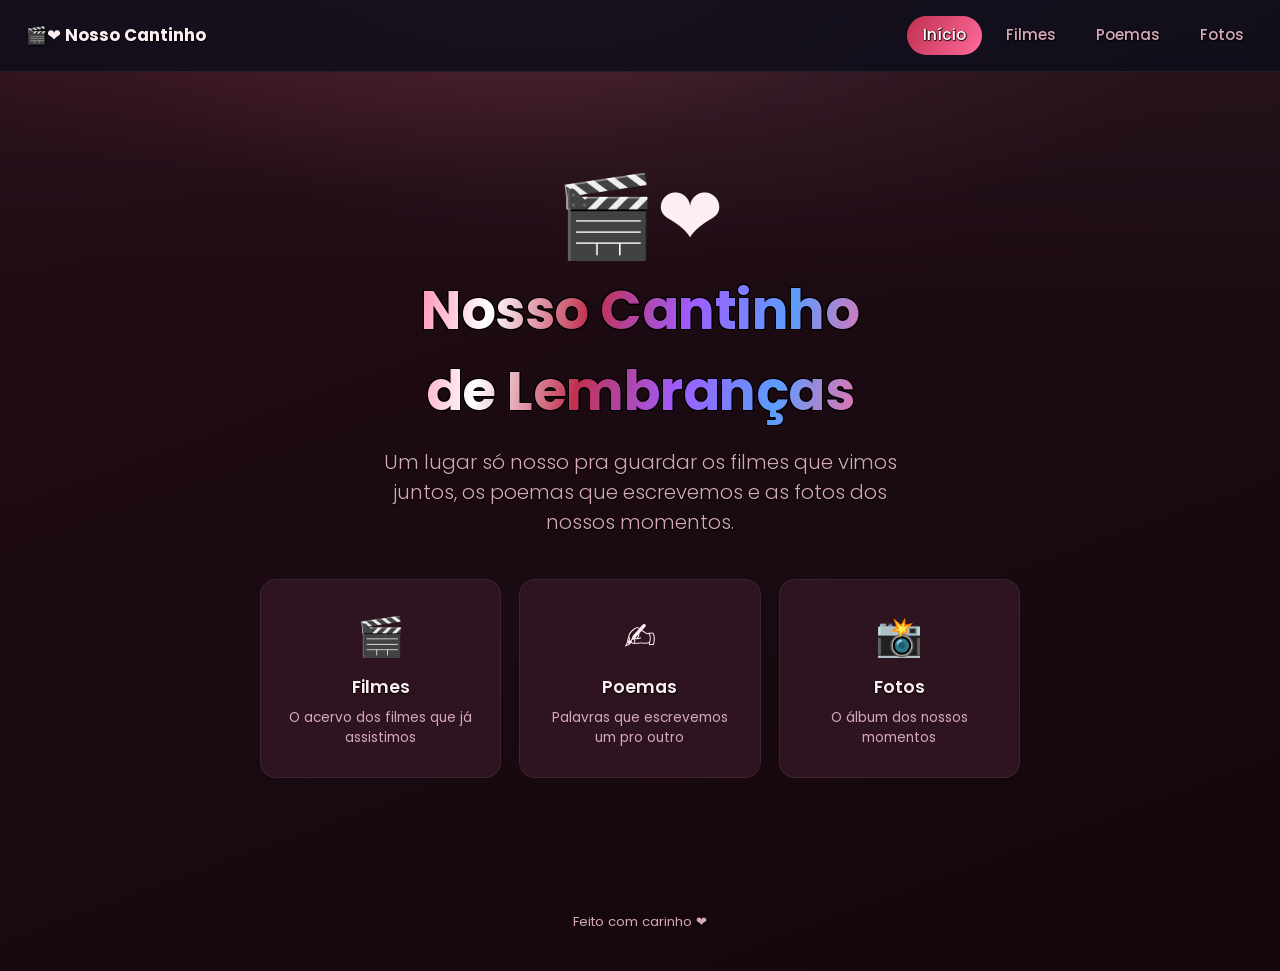
==== commit dfff0d6c: "Adiciona miniatura de preview do link (Open Graph) com a arte do site" ====
--- a/index.html
+++ b/index.html
@@ -9,6 +9,17 @@
   <meta http-equiv="Expires" content="0" />
   <title>Nosso Cantinho 🎬❤️</title>
   <meta name="description" content="Um cantinho de lembranças do nosso casal: filmes, poemas e fotos." />
+
+  <!-- Preview do link (Open Graph / Twitter) -->
+  <meta property="og:type" content="website" />
+  <meta property="og:title" content="Nosso Cantinho 🎬❤️" />
+  <meta property="og:description" content="Um cantinho de lembranças do nosso casal: filmes, poemas e fotos." />
+  <meta property="og:image" content="https://tavemimi.github.io/assets/og-preview.png" />
+  <meta property="og:url" content="https://tavemimi.github.io/" />
+  <meta name="twitter:card" content="summary_large_image" />
+  <meta name="twitter:title" content="Nosso Cantinho 🎬❤️" />
+  <meta name="twitter:description" content="Um cantinho de lembranças do nosso casal: filmes, poemas e fotos." />
+  <meta name="twitter:image" content="https://tavemimi.github.io/assets/og-preview.png" />
 
   <link rel="icon" type="image/svg+xml" href="favicon.svg" />
   <link rel="alternate icon" href="data:image/svg+xml,%3Csvg xmlns='http://www.w3.org/2000/svg' viewBox='0 0 16 16'%3E%3Ctext y='14' font-size='14'%3E%F0%9F%8E%AC%3C/text%3E%3C/svg%3E" />
--- a/assets/css/style.css
+++ b/assets/css/style.css
@@ -3,16 +3,18 @@
    ============================================================ */
 
 :root {
-  --bg: #0f0d1a;
-  --bg-2: #171429;
-  --card: #1e1b31;
-  --card-2: #272343;
-  --texto: #f3f0ff;
-  --texto-suave: #b7b0d4;
-  --destaque: #ff5d8f;
-  --destaque-2: #7c5cff;
+  /* Paleta vinho: fundo profundo acobreado-vinho, com brilho */
+  --bg: #1a0a12;         /* vinho bem escuro (base) */
+  --bg-2: #2a0e1b;       /* vinho um tom acima */
+  --card: #2e1320;       /* cartões em vinho */
+  --card-2: #3d1a2b;     /* vinho mais claro pros destaques */
+  --texto: #fdeef2;      /* branco levemente rosado */
+  --texto-suave: #d6a9ba; /* rosé suave pro texto secundário */
+  --destaque: #ff6b9d;   /* rosa vivo */
+  --destaque-2: #c0304f; /* vinho/carmim vibrante */
+  --vinho-brilho: #e84a6f; /* brilho quente pro fundo */
   --estrela: #ffd166;
-  --sombra: 0 12px 30px rgba(0, 0, 0, 0.45);
+  --sombra: 0 12px 30px rgba(40, 0, 15, 0.55);
   --raio: 16px;
 }
 
@@ -23,10 +25,7 @@
 body {
   font-family: "Poppins", system-ui, -apple-system, Segoe UI, Roboto, sans-serif;
   color: var(--texto);
-  background:
-    radial-gradient(1200px 600px at 10% -10%, rgba(124, 92, 255, 0.25), transparent 60%),
-    radial-gradient(1000px 500px at 110% 10%, rgba(255, 93, 143, 0.2), transparent 55%),
-    var(--bg);
+  background: var(--bg); /* o fundo vinho animado completo está na seção de animações */
   min-height: 100vh;
   line-height: 1.5;
 }
@@ -431,17 +430,22 @@
 .poema::before {
   content: "\201C"; /* aspas decorativas */
   position: absolute;
-  top: -10px;
-  left: 14px;
-  font-size: 5rem;
-  color: rgba(124, 92, 255, 0.18);
+  top: 2px;
+  left: 18px;
+  font-size: 4.5rem;
+  line-height: 1;
+  color: var(--destaque); /* rosa vivo, com mais destaque */
+  opacity: 0.9;
   font-family: Georgia, serif;
-}
-
+  text-shadow: 0 2px 8px rgba(232, 74, 111, 0.4); /* brilho sutil */
+}
+
+/* afasta o conteúdo do poema das aspas, pra elas não ficarem coladas */
 .poema h2 {
   font-size: 1.35rem;
   font-weight: 600;
   margin-bottom: 4px;
+  padding-top: 32px; /* espaço pras aspas respirarem acima do título */
 }
 
 .poema .poema-meta {
@@ -588,21 +592,34 @@
    ✨ ANIMAÇÕES DE ROMANCE ✨
    ============================================================ */
 
-/* ---- Fundo animado: gradiente que se move devagar ---- */
+/* ---- Fundo animado: vinho profundo com brilho low-fade que se move devagar ---- */
 body {
   background:
-    radial-gradient(1200px 600px at 10% -10%, rgba(124, 92, 255, 0.28), transparent 60%),
-    radial-gradient(1000px 500px at 110% 10%, rgba(255, 93, 143, 0.24), transparent 55%),
-    radial-gradient(900px 500px at 50% 120%, rgba(255, 110, 180, 0.18), transparent 60%),
-    var(--bg);
+    radial-gradient(1100px 600px at 15% -10%, rgba(192, 48, 79, 0.35), transparent 60%),
+    radial-gradient(1000px 520px at 110% 5%, rgba(232, 74, 111, 0.28), transparent 55%),
+    radial-gradient(900px 500px at 50% 120%, rgba(255, 107, 157, 0.18), transparent 62%),
+    linear-gradient(160deg, #220a14 0%, var(--bg) 55%, #140609 100%);
   background-size: 180% 180%, 180% 180%, 180% 180%, auto;
-  animation: fundoVivo 18s ease-in-out infinite;
+  animation: fundoVivo 20s ease-in-out infinite;
 }
 
 @keyframes fundoVivo {
   0%   { background-position: 0% 0%, 100% 0%, 50% 100%, 0 0; }
   50%  { background-position: 100% 50%, 0% 50%, 50% 0%, 0 0; }
   100% { background-position: 0% 0%, 100% 0%, 50% 100%, 0 0; }
+}
+
+/* Brilho/verniz sutil por cima do vinho (aspecto polido e luxuoso) */
+body::before {
+  content: "";
+  position: fixed;
+  inset: 0;
+  pointer-events: none;
+  z-index: 0;
+  background:
+    radial-gradient(60% 40% at 50% 0%, rgba(255, 150, 180, 0.10), transparent 70%),
+    linear-gradient(180deg, rgba(255, 220, 230, 0.05), transparent 35%);
+  mix-blend-mode: screen;
 }
 
 /* ---- Corações flutuando pela tela ---- */
@@ -635,17 +652,26 @@
 
 /* ---- Brilho pulsante nos títulos ---- */
 .capa h1, .topo h1 {
-  background: linear-gradient(100deg, var(--texto) 20%, var(--destaque) 50%, var(--destaque-2) 80%);
+  /* Padrão repetido 2x e que começa/termina na MESMA cor (rosa), pra o loop
+     ser contínuo, sem salto. A animação desliza exatamente uma repetição. */
+  background: linear-gradient(
+    100deg,
+    #ff6b9d, #ffffff, #c0304f, #a05cff, #5c9dff,
+    #ff6b9d, #ffffff, #c0304f, #a05cff, #5c9dff,
+    #ff6b9d
+  );
   -webkit-background-clip: text;
   background-clip: text;
   -webkit-text-fill-color: transparent;
   background-size: 200% auto;
-  animation: brilhoTexto 6s ease-in-out infinite;
+  animation: brilhoTexto 7s linear infinite;
 }
 
 @keyframes brilhoTexto {
-  0%, 100% { background-position: 0% center; }
-  50% { background-position: 100% center; }
+  /* vai de 0 a -50% (uma repetição inteira): como o padrão se repete,
+     o fim coincide exatamente com o início -> loop sem retrocesso */
+  from { background-position: 0% center; }
+  to   { background-position: -200% center; }
 }
 
 /* ---- Coração pulsante nos emojis da marca/títulos ---- */
@@ -671,3 +697,38 @@
   }
   body { background-position: 0 0; }
 }
+
+/* ============================================================
+   CONTORNO PRETO NAS LETRAS (destaque sobre o fundo vinho)
+   ------------------------------------------------------------
+   Usa text-shadow em 4+ direções pra simular um contorno fino.
+   Compatível com todos os navegadores.
+   ============================================================ */
+/* Contorno sutil só nos textos maiores/sobre o fundo, pra destacar.
+   Deixei de fora os detalhes pequenos (metadados, legendas finas), onde
+   o contorno engrossa demais e fica ruim. */
+.nav a,
+.nav .marca,
+.subtitulo,
+.capa .sub,
+.poema h2,
+.secao-link .nome {
+  text-shadow:
+    -0.5px -0.5px 0 rgba(0, 0, 0, 0.5),
+     0.5px -0.5px 0 rgba(0, 0, 0, 0.5),
+    -0.5px  0.5px 0 rgba(0, 0, 0, 0.5),
+     0.5px  0.5px 0 rgba(0, 0, 0, 0.5),
+     0    1px 2px rgba(0, 0, 0, 0.4);
+}
+
+/* Títulos grandes: mantém o gradiente arco-íris deslizante (definido lá em cima
+   na seção de animações) E ganha um contorno preto fino via drop-shadow.
+   Contorno fino (1px) em 4 direções pra não borrar como antes. */
+.capa h1,
+.topo h1 {
+  filter:
+    drop-shadow(1px 0 0 #000)
+    drop-shadow(-1px 0 0 #000)
+    drop-shadow(0 1px 0 #000)
+    drop-shadow(0 -1px 0 #000);
+}
--- a/assets/css/style.css
+++ b/assets/css/style.css
@@ -3,16 +3,18 @@
    ============================================================ */
 
 :root {
-  --bg: #0f0d1a;
-  --bg-2: #171429;
-  --card: #1e1b31;
-  --card-2: #272343;
-  --texto: #f3f0ff;
-  --texto-suave: #b7b0d4;
-  --destaque: #ff5d8f;
-  --destaque-2: #7c5cff;
+  /* Paleta vinho: fundo profundo acobreado-vinho, com brilho */
+  --bg: #1a0a12;         /* vinho bem escuro (base) */
+  --bg-2: #2a0e1b;       /* vinho um tom acima */
+  --card: #2e1320;       /* cartões em vinho */
+  --card-2: #3d1a2b;     /* vinho mais claro pros destaques */
+  --texto: #fdeef2;      /* branco levemente rosado */
+  --texto-suave: #d6a9ba; /* rosé suave pro texto secundário */
+  --destaque: #ff6b9d;   /* rosa vivo */
+  --destaque-2: #c0304f; /* vinho/carmim vibrante */
+  --vinho-brilho: #e84a6f; /* brilho quente pro fundo */
   --estrela: #ffd166;
-  --sombra: 0 12px 30px rgba(0, 0, 0, 0.45);
+  --sombra: 0 12px 30px rgba(40, 0, 15, 0.55);
   --raio: 16px;
 }
 
@@ -23,10 +25,7 @@
 body {
   font-family: "Poppins", system-ui, -apple-system, Segoe UI, Roboto, sans-serif;
   color: var(--texto);
-  background:
-    radial-gradient(1200px 600px at 10% -10%, rgba(124, 92, 255, 0.25), transparent 60%),
-    radial-gradient(1000px 500px at 110% 10%, rgba(255, 93, 143, 0.2), transparent 55%),
-    var(--bg);
+  background: var(--bg); /* o fundo vinho animado completo está na seção de animações */
   min-height: 100vh;
   line-height: 1.5;
 }
@@ -431,17 +430,22 @@
 .poema::before {
   content: "\201C"; /* aspas decorativas */
   position: absolute;
-  top: -10px;
-  left: 14px;
-  font-size: 5rem;
-  color: rgba(124, 92, 255, 0.18);
+  top: 2px;
+  left: 18px;
+  font-size: 4.5rem;
+  line-height: 1;
+  color: var(--destaque); /* rosa vivo, com mais destaque */
+  opacity: 0.9;
   font-family: Georgia, serif;
-}
-
+  text-shadow: 0 2px 8px rgba(232, 74, 111, 0.4); /* brilho sutil */
+}
+
+/* afasta o conteúdo do poema das aspas, pra elas não ficarem coladas */
 .poema h2 {
   font-size: 1.35rem;
   font-weight: 600;
   margin-bottom: 4px;
+  padding-top: 32px; /* espaço pras aspas respirarem acima do título */
 }
 
 .poema .poema-meta {
@@ -588,21 +592,34 @@
    ✨ ANIMAÇÕES DE ROMANCE ✨
    ============================================================ */
 
-/* ---- Fundo animado: gradiente que se move devagar ---- */
+/* ---- Fundo animado: vinho profundo com brilho low-fade que se move devagar ---- */
 body {
   background:
-    radial-gradient(1200px 600px at 10% -10%, rgba(124, 92, 255, 0.28), transparent 60%),
-    radial-gradient(1000px 500px at 110% 10%, rgba(255, 93, 143, 0.24), transparent 55%),
-    radial-gradient(900px 500px at 50% 120%, rgba(255, 110, 180, 0.18), transparent 60%),
-    var(--bg);
+    radial-gradient(1100px 600px at 15% -10%, rgba(192, 48, 79, 0.35), transparent 60%),
+    radial-gradient(1000px 520px at 110% 5%, rgba(232, 74, 111, 0.28), transparent 55%),
+    radial-gradient(900px 500px at 50% 120%, rgba(255, 107, 157, 0.18), transparent 62%),
+    linear-gradient(160deg, #220a14 0%, var(--bg) 55%, #140609 100%);
   background-size: 180% 180%, 180% 180%, 180% 180%, auto;
-  animation: fundoVivo 18s ease-in-out infinite;
+  animation: fundoVivo 20s ease-in-out infinite;
 }
 
 @keyframes fundoVivo {
   0%   { background-position: 0% 0%, 100% 0%, 50% 100%, 0 0; }
   50%  { background-position: 100% 50%, 0% 50%, 50% 0%, 0 0; }
   100% { background-position: 0% 0%, 100% 0%, 50% 100%, 0 0; }
+}
+
+/* Brilho/verniz sutil por cima do vinho (aspecto polido e luxuoso) */
+body::before {
+  content: "";
+  position: fixed;
+  inset: 0;
+  pointer-events: none;
+  z-index: 0;
+  background:
+    radial-gradient(60% 40% at 50% 0%, rgba(255, 150, 180, 0.10), transparent 70%),
+    linear-gradient(180deg, rgba(255, 220, 230, 0.05), transparent 35%);
+  mix-blend-mode: screen;
 }
 
 /* ---- Corações flutuando pela tela ---- */
@@ -635,17 +652,26 @@
 
 /* ---- Brilho pulsante nos títulos ---- */
 .capa h1, .topo h1 {
-  background: linear-gradient(100deg, var(--texto) 20%, var(--destaque) 50%, var(--destaque-2) 80%);
+  /* Padrão repetido 2x e que começa/termina na MESMA cor (rosa), pra o loop
+     ser contínuo, sem salto. A animação desliza exatamente uma repetição. */
+  background: linear-gradient(
+    100deg,
+    #ff6b9d, #ffffff, #c0304f, #a05cff, #5c9dff,
+    #ff6b9d, #ffffff, #c0304f, #a05cff, #5c9dff,
+    #ff6b9d
+  );
   -webkit-background-clip: text;
   background-clip: text;
   -webkit-text-fill-color: transparent;
   background-size: 200% auto;
-  animation: brilhoTexto 6s ease-in-out infinite;
+  animation: brilhoTexto 7s linear infinite;
 }
 
 @keyframes brilhoTexto {
-  0%, 100% { background-position: 0% center; }
-  50% { background-position: 100% center; }
+  /* vai de 0 a -50% (uma repetição inteira): como o padrão se repete,
+     o fim coincide exatamente com o início -> loop sem retrocesso */
+  from { background-position: 0% center; }
+  to   { background-position: -200% center; }
 }
 
 /* ---- Coração pulsante nos emojis da marca/títulos ---- */
@@ -671,3 +697,38 @@
   }
   body { background-position: 0 0; }
 }
+
+/* ============================================================
+   CONTORNO PRETO NAS LETRAS (destaque sobre o fundo vinho)
+   ------------------------------------------------------------
+   Usa text-shadow em 4+ direções pra simular um contorno fino.
+   Compatível com todos os navegadores.
+   ============================================================ */
+/* Contorno sutil só nos textos maiores/sobre o fundo, pra destacar.
+   Deixei de fora os detalhes pequenos (metadados, legendas finas), onde
+   o contorno engrossa demais e fica ruim. */
+.nav a,
+.nav .marca,
+.subtitulo,
+.capa .sub,
+.poema h2,
+.secao-link .nome {
+  text-shadow:
+    -0.5px -0.5px 0 rgba(0, 0, 0, 0.5),
+     0.5px -0.5px 0 rgba(0, 0, 0, 0.5),
+    -0.5px  0.5px 0 rgba(0, 0, 0, 0.5),
+     0.5px  0.5px 0 rgba(0, 0, 0, 0.5),
+     0    1px 2px rgba(0, 0, 0, 0.4);
+}
+
+/* Títulos grandes: mantém o gradiente arco-íris deslizante (definido lá em cima
+   na seção de animações) E ganha um contorno preto fino via drop-shadow.
+   Contorno fino (1px) em 4 direções pra não borrar como antes. */
+.capa h1,
+.topo h1 {
+  filter:
+    drop-shadow(1px 0 0 #000)
+    drop-shadow(-1px 0 0 #000)
+    drop-shadow(0 1px 0 #000)
+    drop-shadow(0 -1px 0 #000);
+}
